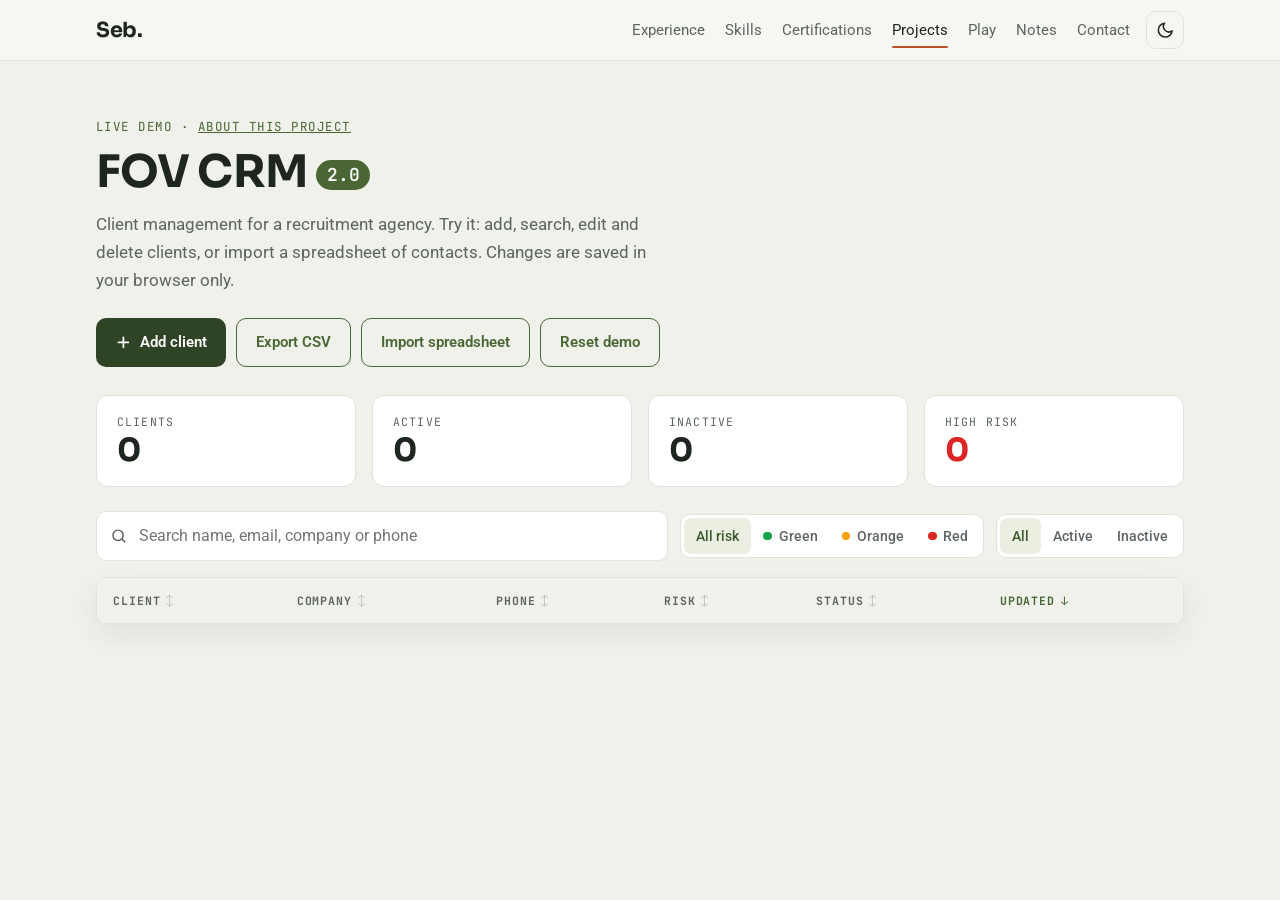
==== crm/index.html @ 9f582a51 "Minimal theme with the hórreo photo, new favicon with Magnific credit Co-Authored-By: Claude Opus 5." ====
<!DOCTYPE html>
<html lang="en-GB">

<head>
    <meta charset="UTF-8">
    <meta name="viewport" content="width=device-width, initial-scale=1.0, viewport-fit=cover">
    <title>FOV CRM 2.0 | Live demo</title>
    <meta name="description" content="FOV CRM 2.0: my apprenticeship client management app, rebuilt for the browser. Add, search, filter and update clients, with risk and status tracking.">
    <meta name="theme-color" content="#f7f7f3" media="(prefers-color-scheme: light)">
    <meta name="theme-color" content="#131613" media="(prefers-color-scheme: dark)">
    <link rel="icon" href="../favicon.ico?v=3" sizes="any">
    <link rel="icon" type="image/png" href="../images/favicon-32.png?v=3">
    <link rel="apple-touch-icon" href="../images/apple-touch-icon.png?v=3">
    <link rel="preconnect" href="https://fonts.googleapis.com">
    <link rel="preconnect" href="https://fonts.gstatic.com" crossorigin>
    <link href="https://fonts.googleapis.com/css2?family=JetBrains+Mono:wght@400;600&family=La+Belle+Aurore&family=Roboto:wght@400;500;700&family=Sora:wght@600;700&display=swap" rel="stylesheet">
    <link rel="stylesheet" href="../CSS/styles.css">
    <link rel="stylesheet" href="crm.css">
    <script>try { var t = localStorage.getItem('theme'); if (t) document.documentElement.dataset.theme = t; } catch (e) {}</script>
</head>

<body class="crm-page">
    <a class="skip-link" href="#main">Skip to content</a>

    <nav class="site-nav" aria-label="Main">
        <div class="wrap">
            <a class="logo" href="../index.html">Seb.</a>
            <button class="menu-toggle" type="button" aria-expanded="false" aria-controls="nav-links" aria-label="Open menu">
                <span></span><span></span><span></span>
            </button>
            <ul class="nav-links" id="nav-links">
                <li><a href="../index.html#experience">Experience</a></li>
                <li><a href="../index.html#skills">Skills</a></li>
                <li><a href="../index.html#certifications">Certifications</a></li>
                <li><a href="../index.html#projects" aria-current="page">Projects</a></li>
                <li><a href="../index.html#play">Play</a></li>
                <li><a href="../notes/">Notes</a></li>
                <li><a href="../index.html#contact">Contact</a></li>
            </ul>
            <button class="theme-toggle" type="button" aria-label="Switch to dark mode">
                <svg class="icon-moon" viewBox="0 0 24 24" fill="none" stroke="currentColor" stroke-width="2" stroke-linecap="round" stroke-linejoin="round" aria-hidden="true"><path d="M21 12.8A9 9 0 1 1 11.2 3a7 7 0 0 0 9.8 9.8z"/></svg>
                <svg class="icon-sun" viewBox="0 0 24 24" fill="none" stroke="currentColor" stroke-width="2" stroke-linecap="round" stroke-linejoin="round" aria-hidden="true"><circle cx="12" cy="12" r="4"/><path d="M12 2v2M12 20v2M4.9 4.9l1.4 1.4M17.7 17.7l1.4 1.4M2 12h2M20 12h2M4.9 19.1l1.4-1.4M17.7 6.3l1.4-1.4"/></svg>
            </button>
        </div>
    </nav>

    <main id="main" class="crm">
        <div class="wrap">
            <header class="crm-head">
                <div>
                    <p class="eyebrow">Live demo · <a href="../project.html">About this project</a></p>
                    <h1>FOV CRM <span class="ver">2.0</span></h1>
                    <p class="crm-sub">Client management for a recruitment agency. Try it: add, search, edit and delete clients, or import a spreadsheet of contacts. Changes are saved in your browser only.</p>
                </div>
                <div class="crm-actions">
                    <button class="btn" type="button" id="add-client">
                        <svg viewBox="0 0 24 24" fill="none" stroke="currentColor" stroke-width="2.5" stroke-linecap="round" aria-hidden="true"><path d="M12 5v14M5 12h14"/></svg>
                        Add client
                    </button>
                    <button class="btn btn--outline" type="button" id="export-csv">Export CSV</button>
                    <button class="btn btn--outline" type="button" id="import-btn">Import spreadsheet</button>
                    <input type="file" id="import-file" accept=".xlsx,.csv" hidden>
                    <button class="btn btn--outline" type="button" id="reset-demo">Reset demo</button>
                </div>
            </header>

            <ul class="stats" aria-label="Summary">
                <li><span class="stat-label">Clients</span><strong id="stat-total">0</strong></li>
                <li><span class="stat-label">Active</span><strong id="stat-active">0</strong></li>
                <li><span class="stat-label">Inactive</span><strong id="stat-inactive">0</strong></li>
                <li class="stat--red"><span class="stat-label">High risk</span><strong id="stat-red">0</strong></li>
            </ul>

            <div class="toolbar">
                <label class="search">
                    <span class="visually-hidden">Search clients</span>
                    <svg viewBox="0 0 24 24" fill="none" stroke="currentColor" stroke-width="2" stroke-linecap="round" aria-hidden="true"><circle cx="11" cy="11" r="7"/><path d="M20 20l-3.5-3.5"/></svg>
                    <input type="search" id="search" placeholder="Search name, email, company or phone" autocomplete="off">
                </label>

                <div class="filters">
                    <div class="segmented" role="group" aria-label="Filter by risk" data-filter="risk">
                        <button type="button" data-value="all" aria-pressed="true">All risk</button>
                        <button type="button" data-value="green" aria-pressed="false"><i class="dot dot--green"></i>Green</button>
                        <button type="button" data-value="orange" aria-pressed="false"><i class="dot dot--orange"></i>Orange</button>
                        <button type="button" data-value="red" aria-pressed="false"><i class="dot dot--red"></i>Red</button>
                    </div>
                    <div class="segmented" role="group" aria-label="Filter by status" data-filter="status">
                        <button type="button" data-value="all" aria-pressed="true">All</button>
                        <button type="button" data-value="active" aria-pressed="false">Active</button>
                        <button type="button" data-value="inactive" aria-pressed="false">Inactive</button>
                    </div>
                </div>
            </div>

            <div class="table-card">
                <table class="clients">
                    <caption class="visually-hidden">Clients. Select a row to view or edit.</caption>
                    <thead>
                        <tr>
                            <th scope="col"><button type="button" data-sort="name">Client</button></th>
                            <th scope="col"><button type="button" data-sort="company">Company</button></th>
                            <th scope="col"><button type="button" data-sort="mobile">Phone</button></th>
                            <th scope="col"><button type="button" data-sort="risk">Risk</button></th>
                            <th scope="col"><button type="button" data-sort="status">Status</button></th>
                            <th scope="col" aria-sort="descending"><button type="button" data-sort="updated">Updated</button></th>
                        </tr>
                    </thead>
                    <tbody id="rows"></tbody>
                </table>

                <!-- Phone layout: each client is a real button, which iPhones tap reliably -->
                <ul class="client-cards" id="cards" aria-label="Clients"></ul>

                <div class="empty" id="empty" hidden>
                    <p><strong>No clients match.</strong> Try a different search or clear the filters.</p>
                    <button class="btn btn--outline" type="button" id="clear-filters">Clear search and filters</button>
                </div>
            </div>
            <p class="result-count" id="result-count" aria-live="polite"></p>
        </div>
    </main>

    <!-- Add / edit client -->
    <dialog class="client-dialog" id="client-dialog" aria-labelledby="dialog-title">
        <form id="client-form" novalidate>
            <header class="dialog-head">
                <h2 id="dialog-title">Add client</h2>
                <button class="icon-btn" type="button" data-close aria-label="Close">
                    <svg viewBox="0 0 24 24" fill="none" stroke="currentColor" stroke-width="2" stroke-linecap="round" aria-hidden="true"><path d="M6 6l12 12M18 6L6 18"/></svg>
                </button>
            </header>

            <div class="dialog-body">
                <fieldset>
                    <legend>Contact</legend>
                    <div class="field-row">
                        <div class="field">
                            <label for="f-first">First name</label>
                            <input id="f-first" name="firstName" autocomplete="off" required maxlength="40">
                            <p class="error" id="e-firstName"></p>
                        </div>
                        <div class="field">
                            <label for="f-last">Last name</label>
                            <input id="f-last" name="lastName" autocomplete="off" required maxlength="40">
                            <p class="error" id="e-lastName"></p>
                        </div>
                    </div>
                    <div class="field-row">
                        <div class="field">
                            <label for="f-email">Email</label>
                            <input id="f-email" name="email" type="email" autocomplete="off" required maxlength="80">
                            <p class="error" id="e-email"></p>
                        </div>
                        <div class="field">
                            <label for="f-mobile">Phone</label>
                            <input id="f-mobile" name="mobile" type="tel" inputmode="tel" autocomplete="off" required placeholder="07700 900123">
                            <p class="error" id="e-mobile"></p>
                        </div>
                    </div>
                </fieldset>

                <fieldset>
                    <legend>Account</legend>
                    <div class="field">
                        <label for="f-company">Company</label>
                        <input id="f-company" name="company" autocomplete="off" required maxlength="60">
                        <p class="error" id="e-company"></p>
                    </div>
                    <div class="field-row">
                        <div class="field">
                            <span class="label" id="l-risk">Risk</span>
                            <div class="choice" role="radiogroup" aria-labelledby="l-risk">
                                <label><input type="radio" name="risk" value="green" checked><span><i class="dot dot--green"></i>Green</span></label>
                                <label><input type="radio" name="risk" value="orange"><span><i class="dot dot--orange"></i>Orange</span></label>
                                <label><input type="radio" name="risk" value="red"><span><i class="dot dot--red"></i>Red</span></label>
                            </div>
                        </div>
                        <div class="field">
                            <span class="label" id="l-status">Status</span>
                            <div class="choice" role="radiogroup" aria-labelledby="l-status">
                                <label><input type="radio" name="status" value="active" checked><span>Active</span></label>
                                <label><input type="radio" name="status" value="inactive"><span>Inactive</span></label>
                            </div>
                        </div>
                    </div>
                </fieldset>

                <section class="history" id="history" hidden>
                    <h3>Activity</h3>
                    <div class="note-add">
                        <label class="visually-hidden" for="f-note">Add a note</label>
                        <input id="f-note" placeholder="Add a note, e.g. Called about new vacancy" maxlength="200" autocomplete="off">
                        <button class="btn btn--outline" type="button" id="add-note">Add note</button>
                    </div>
                    <ol class="timeline-mini" id="notes"></ol>
                </section>
            </div>

            <footer class="dialog-foot">
                <button class="btn btn--danger" type="button" id="delete-client" hidden>Delete</button>
                <span class="spacer"></span>
                <button class="btn btn--outline" type="button" id="clear-form" hidden>Clear</button>
                <button class="btn btn--outline" type="button" data-close>Cancel</button>
                <button class="btn" type="submit" id="save-client">Save client</button>
            </footer>
        </form>
    </dialog>

    <div class="toast" id="toast" role="status" aria-live="polite" hidden>
        <span id="toast-text"></span>
        <button type="button" id="toast-undo" hidden>Undo</button>
    </div>

    <script src="../js/site.js"></script>
    <script src="crm.js"></script>
</body>

</html>
---- CSS/styles.css ----
/* ============================================================
   Seb's site: IT CV / portfolio
   Minimal theme: misty off-white, moss green from the fields and a
   touch of terracotta from the roof in the header photo.
   Layout: sticky nav, split hero with a PowerShell card, a wide photo,
   then CV sections in a single readable column.
   ============================================================ */

:root {
  --moss: #4a6634;        /* main accent: links, headings, highlights */
  --moss-dark: #2f4424;   /* primary buttons */
  --clay: #b5532b;        /* roof terracotta, used sparingly */

  /* Older names still used around the site now point at the new palette */
  --teal: var(--moss);
  --teal-soft: #9fb985;
  --teal-pale: #eef2e7;
  --night: #1b211c;
  --night-2: #242c25;

  --bg: #f7f7f3;
  --bg-alt: #eff1ea;
  --card: #ffffff;
  --ink: #1f2620;
  --ink-soft: #5c665e;
  --line: #e0e4da;
  --chip: #eaefe2;
  --chip-ink: #3e5a2c;
  --live: #3d8a4e;
  --progress-ink: #a16207;
  --shadow: rgba(31, 38, 32, 0.07);
  --btn-bg: var(--moss-dark);
  --btn-ink: #ffffff;
  --btn-hover: #1f2f18;

  --display: 'Sora', 'Segoe UI', system-ui, sans-serif;
  --body: 'Roboto', system-ui, -apple-system, 'Segoe UI', sans-serif;
  --mono: 'JetBrains Mono', ui-monospace, 'Cascadia Code', Consolas, monospace;
  --script: 'La Belle Aurore', cursive;

  --wrap: 68rem;
  --radius: 12px;
  color-scheme: light;
}

/* Dark theme: follows the system unless the visitor picks one with the
   switch in the nav (stored as data-theme on <html>). */
@media (prefers-color-scheme: dark) {
  :root:not([data-theme="light"]) {
    --moss: #a8c48a;
    --clay: #e08a62;
    --teal-soft: #a8c48a;
    --bg: #131613;
    --bg-alt: #181c18;
    --card: #1d221d;
    --ink: #e7ebe3;
    --ink-soft: #a3ad9f;
    --line: #2d342c;
    --chip: #253023;
    --chip-ink: #c3d8a9;
    --live: #6fcf86;
    --progress-ink: #facc15;
    --shadow: rgba(0, 0, 0, 0.35);
    --btn-bg: #a8c48a;
    --btn-ink: #142010;
    --btn-hover: #bdd5a2;
    color-scheme: dark;
  }
}

:root[data-theme="dark"] {
  --moss: #a8c48a;
  --clay: #e08a62;
  --teal-soft: #a8c48a;
  --bg: #131613;
  --bg-alt: #181c18;
  --card: #1d221d;
  --ink: #e7ebe3;
  --ink-soft: #a3ad9f;
  --line: #2d342c;
  --chip: #253023;
  --chip-ink: #c3d8a9;
  --live: #6fcf86;
  --progress-ink: #facc15;
  --shadow: rgba(0, 0, 0, 0.35);
  --btn-bg: #a8c48a;
  --btn-ink: #142010;
  --btn-hover: #bdd5a2;
  color-scheme: dark;
}

*,
*::before,
*::after {
  box-sizing: border-box;
}

html {
  scroll-behavior: smooth;
  scroll-padding-top: 4.5rem;
}

body {
  margin: 0;
  background: var(--bg);
  color: var(--ink);
  font-family: var(--body);
  font-size: 1.0625rem;
  line-height: 1.65;
  overflow-x: hidden;
}

img {
  max-width: 100%;
  height: auto;
  display: block;
}

h1, h2, h3 {
  font-family: var(--display);
  line-height: 1.15;
  margin: 0 0 0.5em;
  text-wrap: balance;
}

h2 {
  font-size: clamp(1.75rem, 3.5vw, 2.3rem);
  font-weight: 600;
  letter-spacing: -0.01em;
}

h3 {
  font-size: 1.15rem;
  font-weight: 600;
}

p {
  margin: 0 0 1em;
}

a {
  color: var(--teal);
}

:focus-visible {
  outline: 3px solid var(--teal-soft);
  outline-offset: 3px;
  border-radius: 4px;
}

.wrap {
  width: min(100% - 2rem, var(--wrap));
  margin-inline: auto;
}

.skip-link {
  position: absolute;
  left: 1rem;
  top: -3rem;
  z-index: 100;
  background: var(--night);
  color: #fff;
  padding: 0.5rem 1rem;
  border-radius: 6px;
}

.skip-link:focus {
  top: 1rem;
}

/* ---------- Navigation ---------- */

.site-nav {
  position: sticky;
  top: 0;
  z-index: 50;
  background: color-mix(in srgb, var(--bg) 88%, transparent);
  backdrop-filter: blur(10px);
  border-bottom: 1px solid var(--line);
}

.site-nav .wrap {
  display: flex;
  align-items: center;
  justify-content: space-between;
  gap: 1rem;
  min-height: 3.75rem;
}

.logo {
  font-family: var(--display);
  font-weight: 700;
  font-size: 1.3rem;
  letter-spacing: -0.02em;
  color: var(--ink);
  text-decoration: none;
  line-height: 1;
}

.nav-links {
  display: flex;
  flex-wrap: wrap;
  justify-content: flex-end;
  gap: 0.2rem 1.25rem;
  margin: 0;
  padding: 0;
  list-style: none;
}

.nav-links {
  margin-left: auto;
}

.nav-links a {
  position: relative;
  display: inline-block;
  padding: 0.35rem 0;
  color: var(--ink-soft);
  text-decoration: none;
  font-size: 0.92rem;
  transition: color 0.2s ease;
}

.nav-links a::after {
  content: "";
  position: absolute;
  left: 0;
  right: 0;
  bottom: 0;
  height: 2px;
  border-radius: 2px;
  background: var(--clay);
  transform: scaleX(0);
  transform-origin: left;
  transition: transform 0.25s ease;
}

.nav-links a:hover,
.nav-links a[aria-current] {
  color: var(--ink);
}

.nav-links a:hover::after,
.nav-links a[aria-current]::after {
  transform: scaleX(1);
}

.theme-toggle,
.menu-toggle {
  display: grid;
  place-items: center;
  width: 2.4rem;
  height: 2.4rem;
  padding: 0;
  border: 1px solid var(--line);
  border-radius: 10px;
  background: transparent;
  color: var(--ink);
  cursor: pointer;
  transition: background 0.2s ease, color 0.2s ease;
}

.theme-toggle:hover,
.menu-toggle:hover {
  background: var(--bg-alt);
}

.theme-toggle svg {
  width: 1.15rem;
  height: 1.15rem;
}

/* Show the moon in light mode and the sun in dark mode */
.icon-sun { display: none; }

@media (prefers-color-scheme: dark) {
  :root:not([data-theme="light"]) .icon-sun { display: block; }
  :root:not([data-theme="light"]) .icon-moon { display: none; }
}

:root[data-theme="dark"] .icon-sun { display: block; }
:root[data-theme="dark"] .icon-moon { display: none; }

.menu-toggle {
  display: none;
  order: 3;
  gap: 4px;
  align-content: center;
}

.menu-toggle span {
  display: block;
  width: 1.1rem;
  height: 2px;
  border-radius: 2px;
  background: currentColor;
  transition: transform 0.25s ease, opacity 0.2s ease;
}

.menu-toggle[aria-expanded="true"] span:nth-child(1) { transform: translateY(6px) rotate(45deg); }
.menu-toggle[aria-expanded="true"] span:nth-child(2) { opacity: 0; }
.menu-toggle[aria-expanded="true"] span:nth-child(3) { transform: translateY(-6px) rotate(-45deg); }

/* ---------- Hero ---------- */

.hero {
  position: relative;
  color: var(--ink);
  background: var(--bg);
  padding: clamp(3rem, 7vw, 5rem) 0 clamp(2rem, 4vw, 3rem);
}

.hero-grid {
  display: grid;
  grid-template-columns: 1.15fr 1fr;
  gap: clamp(2rem, 5vw, 4rem);
  align-items: center;
}

.hero-grid > * {
  min-width: 0;
}

.status {
  display: inline-flex;
  align-items: center;
  gap: 0.5rem;
  font-family: var(--mono);
  font-size: 0.78rem;
  letter-spacing: 0.02em;
  color: var(--ink-soft);
  padding: 0.3rem 0.75rem;
  border-radius: 999px;
  border: 1px solid var(--line);
  margin-bottom: 1.25rem;
}

.status::before {
  content: "";
  width: 0.5rem;
  height: 0.5rem;
  border-radius: 50%;
  background: var(--live);
}

.hero h1 {
  font-size: clamp(2.4rem, 6vw, 3.8rem);
  font-weight: 700;
  letter-spacing: -0.03em;
  color: var(--ink);
  margin-bottom: 0.3em;
}

.hero h1 .hi {
  display: block;
  font-family: var(--mono);
  font-weight: 400;
  font-size: 0.85rem;
  letter-spacing: 0.1em;
  text-transform: uppercase;
  color: var(--clay);
  margin-bottom: 0.9rem;
}

.hero .role {
  font-family: var(--display);
  font-size: clamp(1.05rem, 2.2vw, 1.3rem);
  color: var(--moss);
  margin-bottom: 1rem;
}

.hero .pitch {
  max-width: 34rem;
  color: var(--ink-soft);
}

.hero-actions {
  display: flex;
  flex-wrap: wrap;
  gap: 0.75rem;
  margin-top: 1.75rem;
}

/* Wide photo under the intro */
.hero-photo {
  margin: clamp(2.5rem, 5vw, 3.5rem) auto 0;
}

.hero-photo img {
  width: 100%;
  aspect-ratio: 21 / 8;
  object-fit: cover;
  object-position: 70% 55%;
  border-radius: var(--radius);
}

@media (prefers-color-scheme: dark) {
  :root:not([data-theme="light"]) .hero-photo img { filter: brightness(0.82) saturate(0.9); }
}
:root[data-theme="dark"] .hero-photo img { filter: brightness(0.82) saturate(0.9); }

/* PowerShell card */

.terminal {
  background: var(--card);
  border: 1px solid var(--line);
  border-radius: var(--radius);
  overflow: hidden;
  font-family: var(--mono);
  font-size: 0.82rem;
  line-height: 1.7;
}

.terminal-bar {
  display: flex;
  align-items: center;
  gap: 0.4rem;
  padding: 0.6rem 0.9rem;
  background: var(--bg-alt);
  border-bottom: 1px solid var(--line);
  color: var(--ink-soft);
  font-size: 0.75rem;
}

.terminal-bar span {
  width: 0.65rem;
  height: 0.65rem;
  border-radius: 50%;
  background: var(--line);
}

.terminal-bar b {
  font-weight: 400;
  margin-left: 0.5rem;
}

.terminal pre {
  margin: 0;
  padding: 1rem 1.1rem 1.2rem;
  color: var(--ink);
  white-space: pre-wrap;
  overflow-x: auto;
}

.t-prompt { color: var(--live); }
.t-cmd    { color: var(--ink); font-weight: 600; }
.t-param  { color: var(--ink-soft); }
.t-key    { color: var(--moss); }
.t-cursor {
  display: inline-block;
  width: 0.55em;
  height: 1.05em;
  vertical-align: text-bottom;
  background: var(--moss);
  animation: blink 1.1s steps(1) infinite;
}

@keyframes blink {
  50% { opacity: 0; }
}

/* ---------- Highlights strip ---------- */

.highlights {
  margin-top: 1.25rem;
}

.highlights ul {
  display: grid;
  grid-template-columns: repeat(4, 1fr);
  gap: 1px;
  margin: 0;
  padding: 0;
  list-style: none;
  background: var(--line);
  border: 1px solid var(--line);
  border-radius: var(--radius);
  overflow: hidden;
}

.highlights li {
  background: var(--card);
  padding: 1.25rem 1.4rem;
}

.highlights strong {
  display: block;
  font-family: var(--display);
  font-size: 1.35rem;
  color: var(--teal);
  line-height: 1.2;
}

.highlights span {
  font-size: 0.9rem;
  color: var(--ink-soft);
}

/* ---------- Sections ---------- */

section {
  padding: clamp(3.5rem, 8vw, 5.5rem) 0;
}

.section--alt {
  background: var(--bg-alt);
}

.eyebrow {
  font-family: var(--mono);
  font-size: 0.78rem;
  letter-spacing: 0.12em;
  text-transform: uppercase;
  color: var(--teal);
  margin-bottom: 0.6rem;
}

.section-head {
  max-width: 42rem;
  margin-bottom: 2.5rem;
}

.section-head p {
  color: var(--ink-soft);
}

/* About */

.about {
  display: grid;
  grid-template-columns: 220px 1fr;
  gap: clamp(1.5rem, 5vw, 3.5rem);
  align-items: center;
}

.about > * {
  min-width: 0;
}

.profile-pic {
  width: 100%;
  aspect-ratio: 1;
  object-fit: cover;
  border-radius: 50%;
  border: 6px solid var(--chip);
}

.about-text {
  max-width: 40rem;
}

.quote {
  margin: 1.5rem 0 0;
  padding-left: 1rem;
  border-left: 3px solid var(--teal);
  color: var(--ink-soft);
}

.quote q {
  display: block;
  font-family: var(--display);
  font-style: italic;
  font-size: 1.35rem;
  color: var(--teal);
  line-height: 1.3;
}

/* Experience timeline */

.timeline {
  position: relative;
  list-style: none;
  --gutter: 2.25rem;
  margin: 0;
  padding: 0 0 0 var(--gutter);
  display: grid;
  gap: 1.25rem;
}

/* The line running down the left of the timeline */
.timeline::before {
  content: "";
  position: absolute;
  left: 0.55rem;
  top: 1.9rem;
  bottom: 1.9rem;
  width: 2px;
  background: linear-gradient(to bottom, var(--teal), var(--line));
}

/* A dot on the line for each role */
.job::before {
  content: "";
  position: absolute;
  left: calc(-1 * var(--gutter) + 0.55rem - 6px);
  top: 1.85rem;
  width: 14px;
  height: 14px;
  border-radius: 50%;
  background: var(--bg-alt);
  border: 2px solid var(--teal);
}

.job--current::before {
  background: var(--teal);
  box-shadow: 0 0 0 5px color-mix(in srgb, var(--teal) 25%, transparent);
  animation: pulse 2.4s ease-in-out infinite;
}

@keyframes pulse {
  50% { box-shadow: 0 0 0 9px color-mix(in srgb, var(--teal) 0%, transparent); }
}

.job {
  position: relative;
  display: grid;
  grid-template-columns: 11rem 1fr;
  gap: 1.5rem;
  padding: 1.6rem 1.75rem;
  background: var(--card);
  border: 1px solid var(--line);
  border-radius: var(--radius);
}

.job > * {
  min-width: 0;
}

.job-when {
  font-family: var(--mono);
  font-size: 0.8rem;
  color: var(--ink-soft);
}

.job-when .now {
  display: inline-block;
  font-weight: 600;
  color: var(--live);
  margin-bottom: 0.25rem;
}

.job h3 {
  margin-bottom: 0.15rem;
}

.job .org {
  color: var(--teal);
  font-weight: 500;
  margin-bottom: 0.9rem;
}

.job ul {
  margin: 0 0 1rem;
  padding-left: 1.1rem;
}

.job li {
  margin-bottom: 0.35rem;
}

.job p:last-child,
.job ul:last-child {
  margin-bottom: 0;
}

.job--current {
  border-color: var(--teal);
  box-shadow: 0 0 0 1px var(--teal) inset, 0 18px 40px var(--shadow);
}

/* ---------- Card hover ---------- */

.job,
.skill-group,
.cert,
.project {
  transition: transform 0.25s ease, box-shadow 0.25s ease, border-color 0.25s ease;
}

.skill-group:hover,
.cert:hover,
.project:hover {
  transform: translateY(-4px);
  border-color: color-mix(in srgb, var(--teal) 55%, var(--line));
  box-shadow: 0 18px 36px var(--shadow);
}

.project img {
  transition: transform 0.5s ease;
}

.project:hover img {
  transform: scale(1.03);
}

.skill-group h3 svg {
  padding: 0.35rem;
  box-sizing: content-box;
  border-radius: 10px;
  background: var(--chip);
}

/* ---------- Fade in on scroll (added by js/site.js) ---------- */

.reveal {
  opacity: 0;
  translate: 0 1.25rem;
  transition: opacity 0.6s ease var(--delay, 0ms), translate 0.6s ease var(--delay, 0ms),
              transform 0.25s ease, box-shadow 0.25s ease, border-color 0.25s ease;
}

.reveal.is-visible {
  opacity: 1;
  translate: 0 0;
}

/* Chips */

.chips {
  display: flex;
  flex-wrap: wrap;
  gap: 0.4rem;
  margin: 0;
  padding: 0;
  list-style: none;
}

.chips li {
  font-size: 0.82rem;
  padding: 0.2rem 0.65rem;
  border-radius: 999px;
  background: var(--chip);
  color: var(--chip-ink);
  font-weight: 500;
}

/* Skills */

.skills-grid {
  display: grid;
  grid-template-columns: repeat(3, 1fr);
  gap: 1.25rem;
}

.skill-group {
  background: var(--card);
  border: 1px solid var(--line);
  border-radius: var(--radius);
  padding: 1.4rem 1.5rem;
}

.skill-group h3 {
  display: flex;
  align-items: center;
  gap: 0.6rem;
}

.skill-group h3 svg {
  width: 1.4rem;
  height: 1.4rem;
  flex: none;
  color: var(--teal);
}

.skill-group p {
  font-size: 0.95rem;
  color: var(--ink-soft);
}

/* Certifications */

.certs {
  display: grid;
  grid-template-columns: repeat(4, 1fr);
  gap: 1.25rem;
  margin: 0;
  padding: 0;
  list-style: none;
}

.cert {
  display: flex;
  flex-direction: column;
  gap: 0.4rem;
  background: var(--card);
  border: 1px solid var(--line);
  border-radius: var(--radius);
  padding: 1.4rem 1.5rem;
}

.cert h3 {
  margin: 0;
}

.cert p {
  margin: 0;
  color: var(--ink-soft);
  font-size: 0.95rem;
}

.badge {
  align-self: flex-start;
  font-family: var(--mono);
  font-size: 0.72rem;
  text-transform: uppercase;
  letter-spacing: 0.08em;
  padding: 0.2rem 0.6rem;
  border-radius: 6px;
  background: var(--chip);
  color: var(--chip-ink);
}

.badge--progress {
  background: rgba(234, 179, 8, 0.15);
  color: var(--progress-ink);
}

/* Projects */

.projects {
  display: grid;
  grid-template-columns: repeat(2, 1fr);
  gap: 1.25rem;
}

.project {
  display: flex;
  flex-direction: column;
  background: var(--card);
  border: 1px solid var(--line);
  border-radius: var(--radius);
  overflow: hidden;
}

.project img {
  width: 100%;
  aspect-ratio: 16 / 9;
  object-fit: cover;
  object-position: top left;
  border-bottom: 1px solid var(--line);
}

.project-body {
  display: flex;
  flex-direction: column;
  gap: 0.75rem;
  padding: 1.4rem 1.5rem 1.6rem;
  flex: 1;
}

.project-body p {
  margin: 0;
  color: var(--ink-soft);
}

.project-body .link {
  margin-top: auto;
  font-weight: 500;
  text-decoration: none;
}

.project-body .link:hover {
  text-decoration: underline;
}

/* Contact */

.contact {
  text-align: center;
  background: var(--bg-alt);
  color: var(--ink);
}

.contact h2 {
  color: var(--ink);
}

.contact p {
  max-width: 34rem;
  margin: 0 auto 2rem;
  color: var(--ink-soft);
}

.contact .email {
  display: block;
  font-family: var(--mono);
  font-size: clamp(1rem, 3vw, 1.3rem);
  color: var(--moss);
  margin-bottom: 1.75rem;
  word-break: break-all;
}

.button-row {
  display: flex;
  flex-wrap: wrap;
  justify-content: center;
  gap: 0.75rem;
}

/* ---------- Buttons ---------- */

.btn {
  display: inline-flex;
  align-items: center;
  gap: 0.5rem;
  background: var(--btn-bg);
  color: var(--btn-ink);
  font-weight: 600;
  font-size: 0.95rem;
  padding: 0.7rem 1.2rem;
  border: 1px solid transparent;
  border-radius: 10px;
  text-decoration: none;
  transition: background 0.15s ease, border-color 0.15s ease;
}

.btn:hover {
  background: var(--btn-hover);
  color: var(--btn-ink);
}

.btn--ghost {
  background: transparent;
  color: var(--ink);
  border: 1px solid var(--line);
}

.btn--ghost:hover {
  background: var(--card);
  color: var(--ink);
  border-color: var(--ink-soft);
}

.btn--outline {
  background: transparent;
  color: var(--teal);
  border: 1px solid var(--teal);
}

.btn--outline:hover {
  background: var(--chip);
}

/* ---------- Footer ---------- */

.site-footer {
  background: var(--bg);
  color: var(--ink-soft);
  padding: 1.5rem 0;
  font-size: 0.85rem;
  border-top: 1px solid var(--line);
}

.site-footer .wrap {
  display: flex;
  flex-wrap: wrap;
  justify-content: space-between;
  gap: 0.5rem;
}

.site-footer p {
  margin: 0;
}

.site-footer a {
  color: var(--ink);
}

/* ---------- Project page ---------- */

.project-hero {
  background: var(--bg-alt);
  border-bottom: 1px solid var(--line);
  color: var(--ink);
  padding: clamp(3rem, 8vw, 5rem) 0;
}

.project-hero h1 {
  font-size: clamp(2.2rem, 6vw, 3.4rem);
  color: var(--ink);
}

.project-hero p {
  max-width: 40rem;
  color: var(--ink-soft);
}

.project-hero .eyebrow {
  color: var(--teal-soft);
}

.project-hero .hero-actions {
  margin-top: 1.5rem;
}

.project-page {
  max-width: 54rem;
  margin-inline: auto;
}

.facts {
  display: grid;
  grid-template-columns: repeat(auto-fit, minmax(min(100%, 13rem), 1fr));
  gap: 1rem;
  margin: 0 0 2.5rem;
  padding: 0;
  list-style: none;
}

.facts li {
  background: var(--card);
  border: 1px solid var(--line);
  border-radius: var(--radius);
  padding: 1rem 1.25rem;
}

.facts strong {
  display: block;
  font-family: var(--mono);
  font-weight: 500;
  color: var(--teal);
  font-size: 0.75rem;
  text-transform: uppercase;
  letter-spacing: 0.08em;
}

.reflection {
  margin-top: 3rem;
  padding: 1.5rem 1.75rem;
  background: var(--bg-alt);
  border: 1px solid var(--line);
  border-radius: var(--radius);
}

.reflection p:last-child {
  margin-bottom: 0;
}

/* Slideshow */

.slideshow {
  position: relative;
}

.slides {
  position: relative;
  border-radius: var(--radius);
  overflow: hidden;
  background: #1e1e1e;
  border: 1px solid var(--line);
}

.slide {
  margin: 0;
}

.slide[hidden] {
  display: none;
}

.slide img {
  width: 100%;
  aspect-ratio: 16 / 9;
  object-fit: contain;
  animation: fade 0.5s ease;
}

.slide figcaption {
  background: var(--card);
  color: var(--ink-soft);
  font-size: 0.92rem;
  padding: 0.75rem 1rem;
  text-align: center;
}

@keyframes fade {
  from { opacity: 0.4; }
  to   { opacity: 1; }
}

.slide-btn {
  position: absolute;
  top: 40%;
  transform: translateY(-50%);
  width: 2.75rem;
  height: 2.75rem;
  border: 0;
  border-radius: 50%;
  background: rgba(0, 0, 0, 0.6);
  color: #fff;
  font-size: 1.1rem;
  cursor: pointer;
}

.slide-btn:hover {
  background: rgba(0, 0, 0, 0.85);
}

.slide-btn--prev { left: 0.75rem; }
.slide-btn--next { right: 0.75rem; }

.slide-dots {
  display: flex;
  justify-content: center;
  gap: 0.6rem;
  margin-top: 1rem;
}

.slide-dots button {
  width: 12px;
  height: 12px;
  padding: 0;
  border: 0;
  border-radius: 50%;
  background: var(--line);
  cursor: pointer;
}

.slide-dots button[aria-current="true"] {
  background: var(--teal);
}

/* ---------- Responsive ---------- */

@media (max-width: 900px) {
  .hero-grid {
    grid-template-columns: 1fr;
  }

  .highlights ul {
    grid-template-columns: repeat(2, 1fr);
  }

  .skills-grid,
  .certs {
    grid-template-columns: repeat(2, 1fr);
  }
}

@media (max-width: 640px) {
  .menu-toggle {
    display: grid;
  }

  .theme-toggle {
    margin-left: auto;
  }

  /* Drop-down panel under the nav bar */
  .nav-links {
    position: absolute;
    top: 100%;
    left: 0;
    right: 0;
    flex-direction: column;
    gap: 0;
    padding: 0.5rem 1rem 1rem;
    background: var(--bg);
    border-bottom: 1px solid var(--line);
    box-shadow: 0 20px 30px var(--shadow);
    visibility: hidden;
    opacity: 0;
    transform: translateY(-0.5rem);
    transition: opacity 0.2s ease, transform 0.2s ease, visibility 0s 0.2s;
  }

  .nav-links.is-open {
    visibility: visible;
    opacity: 1;
    transform: none;
    transition: opacity 0.2s ease, transform 0.2s ease;
  }

  .nav-links li + li {
    border-top: 1px solid var(--line);
  }

  .nav-links a {
    display: block;
    padding: 0.85rem 0.25rem;
    font-size: 1.05rem;
  }

  .nav-links a::after {
    display: none;
  }

  .nav-links a[aria-current] {
    color: var(--moss);
  }

  .hero-actions .btn {
    flex: 1 1 auto;
    justify-content: center;
  }

  .about {
    grid-template-columns: 1fr;
  }

  .profile-pic {
    max-width: 160px;
  }

  .timeline {
    --gutter: 1.6rem;
  }

  .timeline::before {
    left: 0.35rem;
  }

  .job::before {
    left: calc(-1 * var(--gutter) + 0.35rem - 6px);
  }

  .job {
    grid-template-columns: 1fr;
    gap: 0.5rem;
    padding: 1.4rem 1.25rem;
  }

  .skills-grid,
  .certs,
  .projects {
    grid-template-columns: 1fr;
  }

  .terminal {
    font-size: 0.75rem;
  }
}

@media (prefers-reduced-motion: reduce) {
  html { scroll-behavior: auto; }
  .t-cursor,
  .slide img,
  .hero::before,
  .job--current::before { animation: none; }
  .nav-links,
  .skill-group,
  .cert,
  .project,
  .project img { transition: none; }
  .skill-group:hover,
  .cert:hover,
  .project:hover,
  .project:hover img { transform: none; }
  .btn { transition: none; }
}

@media print {
  .reveal { opacity: 1; translate: none; }
  .site-nav, .hero-actions, .terminal, .hero-photo, .contact .button-row { display: none; }
  .hero { background: none; color: #000; padding: 0; }
  .hero h1, .hero .role, .hero .pitch { color: #000; }
  section { padding: 1.25rem 0; }
  .job, .skill-group, .cert, .project { break-inside: avoid; }
}

/* ---------- FOV CRM 2.0 story ---------- */

.ver-tag {
  display: inline-block;
  vertical-align: middle;
  font-family: var(--mono);
  font-size: 0.4em;
  font-weight: 600;
  padding: 0.25em 0.6em;
  border-radius: 999px;
  background: var(--teal-soft);
  color: #062a2c;
  letter-spacing: 0;
}

.project-page h2 {
  font-size: clamp(1.4rem, 3vw, 1.8rem);
  margin-top: 2.5rem;
}

.compare {
  display: grid;
  grid-template-columns: 1fr 1fr;
  gap: 1.25rem;
  margin: 1.5rem 0;
}

.compare-col {
  background: var(--card);
  border: 1px solid var(--line);
  border-radius: var(--radius);
  padding: 1.4rem 1.5rem;
}

.compare-col ul {
  margin: 0;
  padding: 0;
  list-style: none;
}

.compare-col li {
  position: relative;
  padding-left: 1.6rem;
  margin-bottom: 0.65rem;
  font-size: 0.96rem;
}

.compare-col li::before {
  content: "✕";
  position: absolute;
  left: 0;
  font-weight: 700;
  color: #dc2626;
}

.compare-col--new {
  border-color: var(--teal);
  box-shadow: 0 0 0 1px var(--teal) inset;
}

.compare-col--new li::before {
  content: "✓";
  color: var(--live);
}

.demo-cta {
  display: flex;
  flex-wrap: wrap;
  align-items: center;
  gap: 0.75rem 1rem;
  margin: 2rem 0 0;
}

.demo-cta span {
  font-size: 0.9rem;
  color: var(--ink-soft);
}

.project-links {
  display: flex;
  flex-wrap: wrap;
  gap: 0.5rem 1.5rem;
  margin-top: auto;
}

.project h3 .badge {
  vertical-align: middle;
  margin-left: 0.35rem;
}

@media (max-width: 640px) {
  .compare {
    grid-template-columns: 1fr;
  }
}

.story-stats {
  display: grid;
  grid-template-columns: repeat(3, 1fr);
  gap: 1rem;
  margin: 1.25rem 0 1.5rem;
  padding: 0;
  list-style: none;
}

.story-stats li {
  padding: 1.1rem 1.25rem;
  border-radius: var(--radius);
  background: var(--card);
  border: 1px solid var(--line);
  color: var(--ink-soft);
  font-size: 0.92rem;
}

.story-stats strong {
  display: block;
  font-family: var(--display);
  font-size: 1.4rem;
  color: var(--moss);
}

@media (max-width: 640px) {
  .story-stats {
    grid-template-columns: 1fr;
  }
}

/* ---------- Packet Run arcade ---------- */

.arcade {
  max-width: 44rem;
  margin-inline: auto;
  padding: 1rem;
  border-radius: 22px;
  background: linear-gradient(160deg, var(--night-2), var(--night));
  box-shadow: 0 25px 60px var(--shadow), inset 0 0 0 1px rgba(255, 255, 255, 0.08);
}

.arcade-hud {
  display: grid;
  grid-template-columns: repeat(4, 1fr);
  gap: 0.5rem;
  margin-bottom: 0.75rem;
  font-family: var(--mono);
  text-align: center;
}

.arcade-hud span {
  display: block;
  font-size: 0.68rem;
  letter-spacing: 0.12em;
  text-transform: uppercase;
  color: #8ea3c0;
}

.arcade-hud strong {
  font-size: 1.15rem;
  color: #fff;
  font-variant-numeric: tabular-nums;
}


.arcade-screen {
  position: relative;
  border-radius: 12px;
  overflow: hidden;
  background: #121812;
  box-shadow: inset 0 0 0 2px rgba(102, 191, 191, 0.25);
}

#game {
  display: block;
  width: 100%;
  height: auto;
  aspect-ratio: 21 / 13; /* matches the maze: 21 tiles wide, 13 tall */
  touch-action: none;
}

/* On-screen direction pad, shown on touch screens only */
.dpad {
  display: none;
  grid-template-columns: repeat(3, 3.4rem);
  grid-template-rows: repeat(2, 3rem);
  grid-template-areas: ". up ." "left down right";
  gap: 0.4rem;
  justify-content: center;
  margin-top: 0.85rem;
}

.dpad button {
  border: 1px solid rgba(255, 255, 255, 0.18);
  border-radius: 12px;
  background: rgba(255, 255, 255, 0.07);
  color: #d5e6f0;
  font-size: 1.1rem;
  cursor: pointer;
  touch-action: manipulation;
  -webkit-tap-highlight-color: transparent;
  user-select: none;
}

.dpad button:active {
  background: rgba(102, 191, 191, 0.35);
}

.dpad-up { grid-area: up; }
.dpad-left { grid-area: left; }
.dpad-right { grid-area: right; }
.dpad-down { grid-area: down; }

@media (pointer: coarse) {
  .dpad { display: grid; }
}

#game:focus-visible {
  outline: 3px solid var(--teal-soft);
  outline-offset: -3px;
}

.arcade-overlay {
  position: absolute;
  inset: 0;
  display: flex;
  flex-direction: column;
  align-items: center;
  justify-content: center;
  gap: 0.5rem;
  padding: 1.5rem;
  text-align: center;
  color: #d8e2d0;
  background: rgba(16, 22, 15, 0.84);
  backdrop-filter: blur(2px);
}

.arcade-overlay[hidden] {
  display: none;
}

.arcade-overlay p {
  margin: 0;
  max-width: 18rem;
  font-size: 0.95rem;
}

.arcade-overlay .btn {
  margin-top: 0.75rem;
  border: 0;
  font: inherit;
  font-weight: 600;
  cursor: pointer;
}

.arcade-title {
  font-family: var(--display);
  font-size: 2rem !important;
  font-weight: 700;
  color: #facc15;
  text-shadow: 0 0 18px rgba(250, 204, 21, 0.45);
}

.arcade-help {
  margin: 0.85rem 0 0;
  text-align: center;
  font-size: 0.82rem;
  color: #8ea3c0;
}

kbd {
  display: inline-block;
  min-width: 1.5em;
  margin: 0 1px;
  padding: 0.05em 0.35em;
  border-radius: 5px;
  border: 1px solid rgba(255, 255, 255, 0.2);
  border-bottom-width: 2px;
  font-family: var(--mono);
  font-size: 0.78rem;
  color: #d5e6f0;
}

/* Phones: the help text talks about touch instead */
@media (pointer: coarse) {
  .arcade-help { display: none; }
}

@media (max-width: 640px) {
  .arcade {
    padding: 0.75rem;
    border-radius: 18px;
  }

  /* The board is short on phones, so keep the overlay compact */
  .arcade-overlay {
    gap: 0.25rem;
    padding: 0.75rem;
  }

  .arcade-title {
    font-size: 1.35rem !important;
  }

  .arcade-overlay p {
    font-size: 0.82rem;
  }

  .arcade-overlay .btn {
    margin-top: 0.35rem;
    padding: 0.5rem 1rem;
    font-size: 0.9rem;
  }
}

@media print {
  #play { display: none; }
}

/* ---------- Job highlights ---------- */

.highlights-label {
  font-family: var(--mono);
  font-size: 0.75rem;
  text-transform: uppercase;
  letter-spacing: 0.1em;
  color: var(--teal);
  margin: 1rem 0 0.4rem;
}

.job .job-highlights {
  margin-bottom: 1rem;
}

.job .job-highlights li::marker {
  content: "★  ";
  color: var(--teal);
}

.job .job-prev {
  margin: -0.5rem 0 0.9rem;
  font-size: 0.92rem;
  color: var(--ink-soft);
}

/* While the theme is switching, every colour fades instead of jumping.
   site.js adds this class for under a second, so normal hovers and
   animations aren't slowed down the rest of the time. */
html.theme-fading,
html.theme-fading *,
html.theme-fading *::before,
html.theme-fading *::after {
  transition:
    background-color 1.5s ease-in-out,
    color 1.5s ease-in-out,
    border-color 1.5s ease-in-out,
    fill 1.5s ease-in-out,
    stroke 1.5s ease-in-out,
    box-shadow 1.5s ease-in-out,
    opacity 1.5s ease-in-out !important;
}

/* Browsers with page transitions cross-fade the whole page when the theme
   changes. This sets how long that fade takes. */
::view-transition-old(root),
::view-transition-new(root) {
  animation-duration: 1.5s;
  animation-timing-function: ease-in-out;
}

/* A skills card that spans the full row, for the main specialism */
.skill-group--wide {
  grid-column: 1 / -1;
}

.skill-group--wide p {
  max-width: 48rem;
}

.cert-link {
  margin-top: 0.4rem;
  font-size: 0.9rem;
  font-weight: 500;
  text-decoration: none;
}

.cert-link:hover {
  text-decoration: underline;
}

/* Icon credit in the footer */
.site-footer .credit {
  flex-basis: 100%;
  font-size: 0.78rem;
}

/* Taller crop of the photo on phones so the granary stays the focus */
@media (max-width: 640px) {
  .hero-photo img { aspect-ratio: 4 / 3; object-position: 75% 60%; }
}
---- crm/crm.css ----
/* ============================================================
   FOV CRM 2.0: builds on the site's colours, fonts and buttons
   from CSS/styles.css.
   ============================================================ */

.crm-page {
  background: var(--bg-alt);
}

.crm {
  padding: clamp(2rem, 5vw, 3.5rem) 0 4rem;
}

.visually-hidden {
  position: absolute;
  width: 1px;
  height: 1px;
  overflow: hidden;
  clip-path: inset(50%);
  white-space: nowrap;
}

/* ---------- Header ---------- */

.crm-head {
  display: flex;
  flex-wrap: wrap;
  align-items: flex-end;
  justify-content: space-between;
  gap: 1.5rem;
  margin-bottom: 1.75rem;
}

.crm-head .eyebrow a {
  color: inherit;
}

.crm-head h1 {
  font-size: clamp(2rem, 5vw, 2.8rem);
  letter-spacing: -0.02em;
  margin-bottom: 0.25em;
}

.ver {
  display: inline-block;
  vertical-align: middle;
  font-family: var(--mono);
  font-size: 0.4em;
  font-weight: 600;
  padding: 0.25em 0.6em;
  border-radius: 999px;
  background: var(--teal);
  color: #fff;
  letter-spacing: 0;
}

.crm-sub {
  max-width: 36rem;
  margin: 0;
  color: var(--ink-soft);
}

.crm-actions {
  display: flex;
  flex-wrap: wrap;
  gap: 0.6rem;
}

.btn svg {
  width: 1.05rem;
  height: 1.05rem;
}

button.btn {
  border: 0;
  font: inherit;
  font-weight: 600;
  font-size: 0.95rem;
  cursor: pointer;
}

button.btn--outline {
  border: 1px solid var(--teal);
}

.btn--danger {
  background: transparent;
  color: #dc2626;
  border: 1px solid currentColor !important;
}

.btn--danger:hover {
  background: rgba(220, 38, 38, 0.08);
}

/* ---------- Stats ---------- */

.stats {
  display: grid;
  grid-template-columns: repeat(4, 1fr);
  gap: 1rem;
  margin: 0 0 1.5rem;
  padding: 0;
  list-style: none;
}

.stats li {
  background: var(--card);
  border: 1px solid var(--line);
  border-radius: var(--radius);
  padding: 1rem 1.25rem;
}

.stat-label {
  display: block;
  font-family: var(--mono);
  font-size: 0.72rem;
  text-transform: uppercase;
  letter-spacing: 0.1em;
  color: var(--ink-soft);
}

.stats strong {
  font-family: var(--display);
  font-size: 2rem;
  line-height: 1.2;
  color: var(--ink);
}

.stat--red strong {
  color: #dc2626;
}

/* ---------- Toolbar ---------- */

.toolbar {
  display: flex;
  flex-wrap: wrap;
  gap: 0.75rem;
  align-items: center;
  margin-bottom: 1rem;
}

.search {
  position: relative;
  flex: 1 1 18rem;
}

.search svg {
  position: absolute;
  left: 0.9rem;
  top: 50%;
  width: 1.1rem;
  height: 1.1rem;
  transform: translateY(-50%);
  color: var(--ink-soft);
  pointer-events: none;
}

.search input,
.field input,
.note-add input {
  width: 100%;
  font: inherit;
  font-size: 0.98rem;
  color: var(--ink);
  background: var(--card);
  border: 1px solid var(--line);
  border-radius: 10px;
  padding: 0.7rem 0.9rem;
  transition: border-color 0.15s ease, box-shadow 0.15s ease;
}

.search input {
  padding-left: 2.6rem;
}

.search input:focus,
.field input:focus,
.note-add input:focus {
  outline: none;
  border-color: var(--teal);
  box-shadow: 0 0 0 3px color-mix(in srgb, var(--teal) 25%, transparent);
}

.filters {
  display: flex;
  flex-wrap: wrap;
  gap: 0.75rem;
}

.segmented {
  display: inline-flex;
  padding: 3px;
  background: var(--card);
  border: 1px solid var(--line);
  border-radius: 10px;
}

.segmented button {
  display: inline-flex;
  align-items: center;
  gap: 0.4rem;
  border: 0;
  background: none;
  font: inherit;
  font-size: 0.85rem;
  font-weight: 500;
  color: var(--ink-soft);
  padding: 0.45rem 0.75rem;
  border-radius: 7px;
  cursor: pointer;
}

.segmented button:hover {
  color: var(--ink);
}

.segmented button[aria-pressed="true"] {
  background: var(--chip);
  color: var(--chip-ink);
}

/* ---------- Risk / status markers ---------- */

.dot {
  display: inline-block;
  width: 0.55rem;
  height: 0.55rem;
  border-radius: 50%;
  flex: none;
}

.dot--green  { background: #16a34a; }
.dot--orange { background: #f59e0b; }
.dot--red    { background: #dc2626; }

.pill {
  display: inline-flex;
  align-items: center;
  gap: 0.4rem;
  font-size: 0.8rem;
  font-weight: 500;
  padding: 0.2rem 0.65rem;
  border-radius: 999px;
  white-space: nowrap;
  border: 1px solid transparent;
}

.pill--green    { background: rgba(22, 163, 74, 0.12);  color: #15803d; }
.pill--orange   { background: rgba(245, 158, 11, 0.15); color: #b45309; }
.pill--red      { background: rgba(220, 38, 38, 0.12);  color: #b91c1c; }
.pill--active   { background: var(--chip); color: var(--chip-ink); }
.pill--inactive { background: transparent; color: var(--ink-soft); border-color: var(--line); }

@media (prefers-color-scheme: dark) {
  :root:not([data-theme="light"]) .pill--green  { color: #4ade80; }
  :root:not([data-theme="light"]) .pill--orange { color: #fbbf24; }
  :root:not([data-theme="light"]) .pill--red,
  :root:not([data-theme="light"]) .stat--red strong { color: #f87171; }
}

:root[data-theme="dark"] .pill--green  { color: #4ade80; }
:root[data-theme="dark"] .pill--orange { color: #fbbf24; }
:root[data-theme="dark"] .pill--red,
:root[data-theme="dark"] .stat--red strong { color: #f87171; }

/* ---------- Table ---------- */

.table-card {
  background: var(--card);
  border: 1px solid var(--line);
  border-radius: var(--radius);
  overflow: hidden;
  box-shadow: 0 10px 30px var(--shadow);
}

.clients {
  width: 100%;
  border-collapse: collapse;
  font-size: 0.94rem;
}

.clients th {
  text-align: left;
  background: var(--bg-alt);
  border-bottom: 1px solid var(--line);
  padding: 0;
}

.clients th button {
  display: flex;
  align-items: center;
  gap: 0.35rem;
  width: 100%;
  border: 0;
  background: none;
  font: inherit;
  font-family: var(--mono);
  font-size: 0.72rem;
  text-transform: uppercase;
  letter-spacing: 0.08em;
  color: var(--ink-soft);
  padding: 0.8rem 1rem;
  cursor: pointer;
  text-align: left;
}

.clients th button:hover {
  color: var(--ink);
}

.clients th button::after {
  content: "↕";
  opacity: 0.3;
}

.clients th[aria-sort] button {
  color: var(--teal);
}

.clients th[aria-sort="ascending"] button::after  { content: "↑"; opacity: 1; }
.clients th[aria-sort="descending"] button::after { content: "↓"; opacity: 1; }

.clients td {
  padding: 0.85rem 1rem;
  border-bottom: 1px solid var(--line);
  vertical-align: middle;
}

.clients tbody tr {
  cursor: pointer;
  transition: background 0.15s ease;
}

.clients tbody tr:last-child td {
  border-bottom: 0;
}

.clients tbody tr:hover,
.clients tbody tr:focus-visible {
  background: color-mix(in srgb, var(--teal) 7%, transparent);
}

.clients tbody tr:focus-visible {
  outline: 2px solid var(--teal);
  outline-offset: -2px;
}

.cell-client {
  display: flex;
  align-items: center;
  gap: 0.75rem;
  min-width: 0;
}

.names {
  display: flex;
  flex-direction: column;
  min-width: 0;
  line-height: 1.35;
}

.names .muted {
  font-size: 0.84rem;
  overflow: hidden;
  text-overflow: ellipsis;
  white-space: nowrap;
}

.muted {
  color: var(--ink-soft);
}

.mono {
  font-family: var(--mono);
  font-size: 0.84rem;
  white-space: nowrap;
}

.avatar {
  display: grid;
  place-items: center;
  flex: none;
  width: 2.3rem;
  height: 2.3rem;
  border-radius: 50%;
  font-family: var(--display);
  font-size: 0.8rem;
  font-weight: 600;
  color: #fff;
  background: var(--teal);
  box-shadow: 0 0 0 2px var(--card), 0 0 0 4px var(--ring, transparent);
}

.avatar--green  { --ring: #16a34a; }
.avatar--orange { --ring: #f59e0b; }
.avatar--red    { --ring: #dc2626; }

.empty {
  padding: 3rem 1.5rem;
  text-align: center;
  color: var(--ink-soft);
}

.result-count {
  margin: 0.75rem 0 0;
  font-size: 0.85rem;
  color: var(--ink-soft);
}

/* ---------- Dialog ---------- */

.client-dialog {
  width: min(100% - 2rem, 40rem);
  max-height: min(100% - 2rem, 52rem);
  padding: 0;
  border: 1px solid var(--line);
  border-radius: 18px;
  background: var(--card);
  color: var(--ink);
  box-shadow: 0 30px 80px rgba(0, 0, 0, 0.35);
}

.client-dialog[open] {
  animation: pop 0.2s ease;
}

.client-dialog::backdrop {
  background: rgba(20, 26, 20, 0.55);
  backdrop-filter: blur(3px);
}

@keyframes pop {
  from { opacity: 0; transform: translateY(0.75rem) scale(0.98); }
}

.client-dialog[open] {
  display: flex;
  flex-direction: column;
}

/* Header and footer stay put; only the fields scroll */
.client-dialog form {
  display: flex;
  flex-direction: column;
  flex: 1;
  min-height: 0;
}

.dialog-head,
.dialog-foot {
  display: flex;
  align-items: center;
  gap: 0.6rem;
  padding: 1rem 1.25rem;
}

.dialog-head {
  border-bottom: 1px solid var(--line);
}

.dialog-head h2 {
  font-size: 1.3rem;
  margin: 0;
  flex: 1;
}

.dialog-foot {
  border-top: 1px solid var(--line);
  background: var(--bg-alt);
}

.spacer {
  flex: 1;
}

.dialog-foot .btn {
  white-space: nowrap;
}

.icon-btn {
  display: grid;
  place-items: center;
  width: 2.2rem;
  height: 2.2rem;
  border: 0;
  border-radius: 8px;
  background: none;
  color: var(--ink-soft);
  cursor: pointer;
}

.icon-btn:hover {
  background: var(--bg-alt);
  color: var(--ink);
}

.icon-btn svg {
  width: 1.2rem;
  height: 1.2rem;
}

.dialog-body {
  flex: 1;
  min-height: 0;
  padding: 1.25rem;
  overflow-y: auto;
}

fieldset {
  border: 0;
  margin: 0 0 1.25rem;
  padding: 0;
}

legend {
  font-family: var(--mono);
  font-size: 0.72rem;
  text-transform: uppercase;
  letter-spacing: 0.1em;
  color: var(--teal);
  margin-bottom: 0.6rem;
}

.field-row {
  display: grid;
  grid-template-columns: 1fr 1fr;
  gap: 0 1rem;
}

.field {
  margin-bottom: 0.5rem;
  min-width: 0;
}

.field label,
.field .label {
  display: block;
  font-size: 0.88rem;
  font-weight: 500;
  margin-bottom: 0.3rem;
}

.field input[aria-invalid="true"] {
  border-color: #dc2626;
}

.error {
  min-height: 1.2em;
  margin: 0.25rem 0 0;
  font-size: 0.8rem;
  color: #dc2626;
}

.choice {
  display: flex;
  flex-wrap: wrap;
  gap: 0.4rem;
}

.choice label {
  position: relative; /* keeps the hidden radio inside its label, so Safari doesn't scroll to it */
  margin: 0;
  font-weight: 400;
}

.choice input {
  position: absolute;
  opacity: 0;
  pointer-events: none;
}

.choice span {
  display: inline-flex;
  align-items: center;
  gap: 0.4rem;
  padding: 0.5rem 0.8rem;
  border: 1px solid var(--line);
  border-radius: 9px;
  font-size: 0.9rem;
  cursor: pointer;
  transition: border-color 0.15s ease, background 0.15s ease;
}

.choice span:hover {
  border-color: var(--teal);
}

.choice input:checked + span {
  border-color: var(--teal);
  background: var(--chip);
  color: var(--chip-ink);
  font-weight: 500;
}

.choice input:focus-visible + span {
  outline: 3px solid var(--teal-soft);
  outline-offset: 2px;
}

/* Activity notes */

.history {
  padding: 0;
}

.history h3 {
  font-size: 1rem;
}

.note-add {
  display: flex;
  gap: 0.5rem;
  margin-bottom: 1rem;
}

.note-add .btn {
  flex: none;
  padding: 0.6rem 1rem;
}

.timeline-mini {
  list-style: none;
  margin: 0;
  padding: 0 0 0 1.1rem;
  border-left: 2px solid var(--line);
}

.timeline-mini li {
  position: relative;
  padding-bottom: 0.9rem;
}

.timeline-mini li::before {
  content: "";
  position: absolute;
  left: calc(-1.1rem - 5px);
  top: 0.45rem;
  width: 8px;
  height: 8px;
  border-radius: 50%;
  background: var(--teal);
}

.timeline-mini p {
  margin: 0;
  font-size: 0.93rem;
}

.timeline-mini time {
  font-size: 0.78rem;
}

/* ---------- Toast ---------- */

.toast {
  position: fixed;
  left: 50%;
  bottom: 1.5rem;
  z-index: 200;
  display: flex;
  align-items: center;
  gap: 1rem;
  transform: translateX(-50%);
  max-width: calc(100% - 2rem);
  padding: 0.75rem 1rem 0.75rem 1.25rem;
  border-radius: 12px;
  background: var(--night);
  color: #fff;
  font-size: 0.93rem;
  box-shadow: 0 15px 40px rgba(0, 0, 0, 0.35);
  animation: pop 0.2s ease;
}

.toast[hidden] {
  display: none;
}

.toast button {
  border: 0;
  background: none;
  color: var(--teal-soft);
  font: inherit;
  font-weight: 600;
  cursor: pointer;
}

/* ---------- Phone cards (hidden on larger screens) ---------- */

.client-cards {
  display: none;
  list-style: none;
  margin: 0;
  padding: 0;
}

.client-cards li + li {
  border-top: 1px solid var(--line);
}

.client-card {
  display: flex;
  flex-direction: column;
  gap: 0.6rem;
  width: 100%;
  padding: 1rem;
  border: 0;
  background: none;
  color: inherit;
  font: inherit;
  text-align: left;
  cursor: pointer;
  -webkit-tap-highlight-color: transparent;
  touch-action: manipulation;
}

.client-card:active {
  background: color-mix(in srgb, var(--teal) 7%, transparent);
}

.client-card:focus-visible {
  outline: 2px solid var(--teal);
  outline-offset: -2px;
}

.card-top {
  display: flex;
  align-items: center;
  gap: 0.75rem;
  min-width: 0;
}

.card-meta {
  display: flex;
  flex-direction: column;
  gap: 0.1rem;
}

.card-company {
  font-weight: 500;
}

.card-foot {
  display: flex;
  flex-wrap: wrap;
  align-items: center;
  gap: 0.4rem;
}

.card-updated {
  margin-left: auto;
  font-size: 0.82rem;
}

/* ---------- Small screens ---------- */

@media (max-width: 760px) {
  .stats {
    grid-template-columns: repeat(2, 1fr);
  }

  .crm-actions {
    width: 100%;
  }

  .crm-actions .btn {
    flex: 1 1 auto;
    justify-content: center;
  }

  .filters,
  .segmented {
    width: 100%;
  }

  .segmented button {
    flex: 1;
    justify-content: center;
    padding-inline: 0.4rem;
  }

  /* Swap the table for the button cards */
  .clients {
    display: none;
  }

  .client-cards:not([hidden]) {
    display: block;
  }

  .field-row {
    grid-template-columns: 1fr;
  }

  .dialog-foot .spacer {
    display: none;
  }

  .dialog-foot .btn {
    flex: 1;
    justify-content: center;
    padding-inline: 0.5rem;
  }

  /* Full-screen form on phones. Pinning it to the bottom put the Save
     button under Safari's bottom address bar. */
  .client-dialog {
    position: fixed;
    inset: 0;
    width: 100%;
    height: 100%;
    max-width: none;
    max-height: none;
    margin: 0;
    border: 0;
    border-radius: 0;
    box-shadow: none;
  }

  .client-dialog[open] {
    animation: none;
  }

  .dialog-head {
    padding-top: calc(1rem + env(safe-area-inset-top, 0px));
  }

  .dialog-foot {
    padding-bottom: calc(1rem + env(safe-area-inset-bottom, 0px));
  }
}

/* iPhones zoom the whole page in when you tap a field with text under 16px,
   and it stays zoomed after the form closes. 16px stops that. */
@media (pointer: coarse) {
  .search input,
  .field input,
  .note-add input {
    font-size: 16px;
  }
}

/* Stop the page behind an open form from scrolling on touch screens */
html:has(.client-dialog[open]) {
  overflow: hidden;
}

/* Keep the pop-up message clear of the iPhone home bar */
.toast {
  bottom: calc(1.5rem + env(safe-area-inset-bottom, 0px));
}

@media (prefers-reduced-motion: reduce) {
  .client-dialog[open],
  .toast { animation: none; }
}
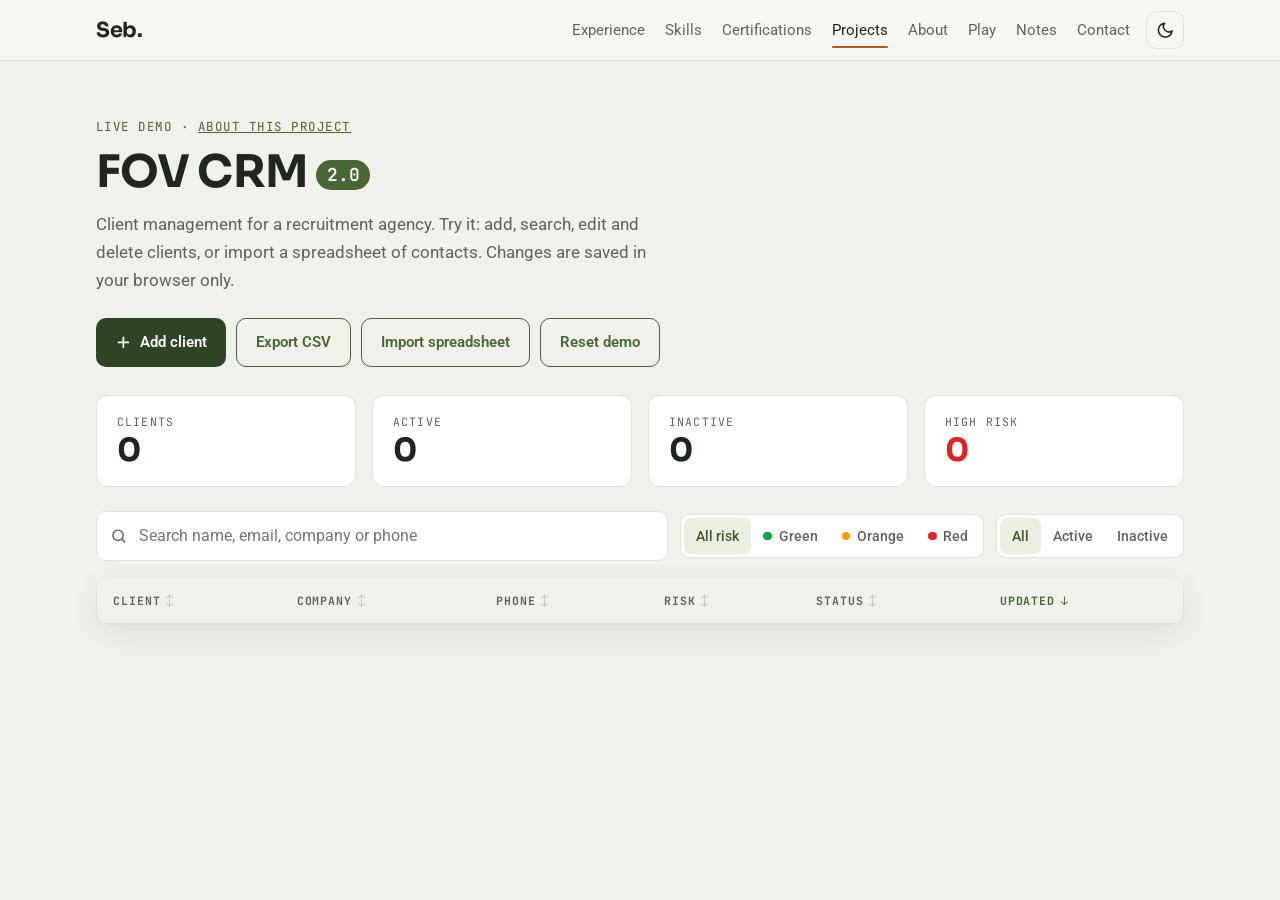
==== commit fa0af563: "Put experience straight after the intro; move the About story lower and add it to the nav Co-Authore" ====
--- a/crm/index.html
+++ b/crm/index.html
@@ -8,9 +8,9 @@
     <meta name="description" content="FOV CRM 2.0: my apprenticeship client management app, rebuilt for the browser. Add, search, filter and update clients, with risk and status tracking.">
     <meta name="theme-color" content="#f7f7f3" media="(prefers-color-scheme: light)">
     <meta name="theme-color" content="#131613" media="(prefers-color-scheme: dark)">
-    <link rel="icon" href="../favicon.ico?v=3" sizes="any">
-    <link rel="icon" type="image/png" href="../images/favicon-32.png?v=3">
-    <link rel="apple-touch-icon" href="../images/apple-touch-icon.png?v=3">
+    <link rel="icon" href="../favicon.ico?v=4" sizes="any">
+    <link rel="icon" type="image/png" href="../images/favicon-32.png?v=4">
+    <link rel="apple-touch-icon" href="../images/apple-touch-icon.png?v=4">
     <link rel="preconnect" href="https://fonts.googleapis.com">
     <link rel="preconnect" href="https://fonts.gstatic.com" crossorigin>
     <link href="https://fonts.googleapis.com/css2?family=JetBrains+Mono:wght@400;600&family=La+Belle+Aurore&family=Roboto:wght@400;500;700&family=Sora:wght@600;700&display=swap" rel="stylesheet">
@@ -33,6 +33,7 @@
                 <li><a href="../index.html#skills">Skills</a></li>
                 <li><a href="../index.html#certifications">Certifications</a></li>
                 <li><a href="../index.html#projects" aria-current="page">Projects</a></li>
+                <li><a href="../index.html#about">About</a></li>
                 <li><a href="../index.html#play">Play</a></li>
                 <li><a href="../notes/">Notes</a></li>
                 <li><a href="../index.html#contact">Contact</a></li>
--- a/CSS/styles.css
+++ b/CSS/styles.css
@@ -399,64 +399,236 @@
 }
 :root[data-theme="dark"] .hero-photo img { filter: brightness(0.82) saturate(0.9); }
 
-/* PowerShell card */
+/* PowerShell card: a modern terminal window with an animated glowing edge.
+   js/terminal.js adds the faint digital rain and types the output in. */
+
+@property --t-angle {
+  syntax: "<angle>";
+  initial-value: 0deg;
+  inherits: false;
+}
 
 .terminal {
-  background: var(--card);
-  border: 1px solid var(--line);
-  border-radius: var(--radius);
-  overflow: hidden;
+  --t-green: #4dff8f;
+  --t-green-dim: #3fb873;
+  --t-mute: #6b7f73;
+  position: relative;
+  isolation: isolate;
+  border-radius: 14px;
+  padding: 1px;
+  /* Thin gradient edge that slowly travels round the window */
+  background: conic-gradient(from var(--t-angle), rgba(77, 255, 143, 0.05) 0deg, rgba(77, 255, 143, 0.75) 60deg, rgba(56, 189, 248, 0.5) 110deg, rgba(77, 255, 143, 0.05) 170deg 360deg);
+  animation: t-spin 8s linear infinite;
+  box-shadow: 0 30px 60px -20px rgba(8, 30, 16, 0.45), 0 0 40px -10px rgba(77, 255, 143, 0.18);
   font-family: var(--mono);
   font-size: 0.82rem;
-  line-height: 1.7;
-}
-
+  line-height: 1.75;
+}
+
+.terminal-body {
+  position: relative;
+  isolation: isolate;
+  overflow: hidden;
+  border-radius: 13px;
+  background:
+    radial-gradient(120% 80% at 100% 0%, rgba(77, 255, 143, 0.08), transparent 55%),
+    linear-gradient(180deg, #0c110e, #070a08);
+}
+
+.t-rain {
+  position: absolute;
+  inset: 0;
+  z-index: -1;
+  width: 100%;
+  height: 100%;
+  opacity: 0.14;
+  /* Rain fades out towards the text side */
+  -webkit-mask-image: linear-gradient(to left, #000 15%, transparent 70%);
+  mask-image: linear-gradient(to left, #000 15%, transparent 70%);
+}
+
+/* Movable window (js/terminal.js) */
+.terminal { z-index: 5; }
+.terminal-bar { cursor: grab; touch-action: none; user-select: none; -webkit-user-select: none; }
+.terminal.is-dragging { z-index: 50; }
+.terminal.is-dragging .terminal-bar { cursor: grabbing; }
+.terminal.is-dragging { box-shadow: 0 45px 80px -20px rgba(8, 30, 16, 0.55), 0 0 50px -8px rgba(77, 255, 143, 0.3); }
+.terminal.is-snapping { transition: translate 0.45s cubic-bezier(0.2, 0.8, 0.2, 1); }
+
+/* Title bar: Mac-style window buttons, centred title like a Linux/Mac terminal */
 .terminal-bar {
+  position: relative;
   display: flex;
   align-items: center;
+  justify-content: center;
+  padding: 0.6rem 0.9rem;
+  border-bottom: 1px solid rgba(255, 255, 255, 0.06);
+  background: linear-gradient(180deg, rgba(255, 255, 255, 0.05), rgba(255, 255, 255, 0.02));
+  font-family: var(--body);
+  font-size: 0.74rem;
+  color: #9fb0a6;
+}
+
+.t-lights {
+  position: absolute;
+  left: 0.9rem;
+  display: flex;
+  gap: 0.45rem;
+}
+
+.t-lights i {
+  width: 0.72rem;
+  height: 0.72rem;
+  border-radius: 50%;
+  background: #ff5f57;
+  box-shadow: inset 0 0 0 0.5px rgba(0, 0, 0, 0.25);
+}
+
+.t-lights i:nth-child(2) { background: #febc2e; }
+.t-lights i:nth-child(3) { background: #28c840; }
+
+.t-title {
+  display: inline-flex;
+  align-items: center;
   gap: 0.4rem;
-  padding: 0.6rem 0.9rem;
-  background: var(--bg-alt);
-  border-bottom: 1px solid var(--line);
-  color: var(--ink-soft);
-  font-size: 0.75rem;
-}
-
-.terminal-bar span {
-  width: 0.65rem;
-  height: 0.65rem;
-  border-radius: 50%;
-  background: var(--line);
-}
-
-.terminal-bar b {
-  font-weight: 400;
-  margin-left: 0.5rem;
-}
+  white-space: nowrap;
+  overflow: hidden;
+  text-overflow: ellipsis;
+  max-width: calc(100% - 7rem);
+}
+
+.t-title svg { flex: none; width: 0.8rem; height: 0.8rem; color: var(--t-green); }
+
+.t-path { color: #7dd3fc; text-shadow: none; }
 
 .terminal pre {
+  position: relative;
   margin: 0;
-  padding: 1rem 1.1rem 1.2rem;
-  color: var(--ink);
+  padding: 1rem 1.25rem 1.3rem;
+  color: #dff7e8;
   white-space: pre-wrap;
   overflow-x: auto;
 }
 
-.t-prompt { color: var(--live); }
-.t-cmd    { color: var(--ink); font-weight: 600; }
-.t-param  { color: var(--ink-soft); }
-.t-key    { color: var(--moss); }
+.t-prompt { color: var(--t-green); text-shadow: 0 0 10px rgba(77, 255, 143, 0.6); }
+.t-cmd    { color: #fff; font-weight: 600; }
+.t-param  { color: #7dd3fc; }
+.t-key    { color: var(--t-green-dim); }
+
+/* Lines waiting to be typed keep their space so nothing jumps */
+.t-line.is-waiting { visibility: hidden; }
+.t-line.is-new { animation: t-glow 1.2s ease-out; }
+
 .t-cursor {
   display: inline-block;
   width: 0.55em;
-  height: 1.05em;
+  height: 1.1em;
   vertical-align: text-bottom;
-  background: var(--moss);
+  border-radius: 2px;
+  background: var(--t-green);
+  box-shadow: 0 0 12px rgba(77, 255, 143, 0.8);
   animation: blink 1.1s steps(1) infinite;
 }
 
 @keyframes blink {
   50% { opacity: 0; }
+}
+
+@keyframes t-spin {
+  to { --t-angle: 360deg; }
+}
+
+@keyframes t-glow {
+  from { text-shadow: 0 0 12px rgba(77, 255, 143, 0.9); }
+  to   { text-shadow: none; }
+}
+
+/* Easter egg on Bonfire Night (js/terminal.js) */
+.t-egg {
+  position: absolute;
+  inset: 0;
+  top: 2.35rem;
+  z-index: 1;
+  display: flex;
+  align-items: center;
+  gap: 1.5rem;
+  padding: 1.5rem;
+  background: radial-gradient(ellipse at 25% 65%, rgba(255, 196, 90, 0.12), transparent 50%), #070a08;
+  color: #dff7e8;
+  opacity: 0;
+  visibility: hidden;
+  transition: opacity 0.5s ease, visibility 0s linear 0.5s;
+}
+
+.terminal.show-egg .t-egg {
+  opacity: 1;
+  visibility: visible;
+  transition: opacity 0.5s ease;
+}
+
+.egg-figure {
+  position: relative;
+  flex: none;
+  width: clamp(5rem, 11vw, 7.5rem);
+}
+
+.egg-figure svg {
+  display: block;
+  width: 100%;
+  fill: #0f1a13;
+  stroke: var(--t-green);
+  stroke-width: 1.3;
+  stroke-linejoin: round;
+  filter: drop-shadow(0 0 6px rgba(77, 255, 143, 0.45));
+}
+
+.egg-figure .band { fill: #16301f; }
+.egg-figure .beard { fill: #12301d; }
+.egg-figure .strand { stroke: var(--t-green-dim); stroke-width: 1; }
+.egg-figure .hat { fill: #0b140e; }
+.egg-figure .buckle { fill: none; stroke: #ffd36b; }
+.egg-figure .eye { fill: var(--t-green); stroke: none; }
+.egg-figure .tache { fill: var(--t-green); stroke: none; filter: drop-shadow(0 0 4px rgba(77, 255, 143, 0.6)); }
+
+.egg-glow {
+  position: absolute;
+  left: 79%;
+  top: 84%;
+  width: 4.5rem;
+  height: 4.5rem;
+  translate: -50% -50%;
+  border-radius: 50%;
+  background: radial-gradient(circle, rgba(255, 214, 120, 0.5), transparent 65%);
+  animation: lantern 1.4s ease-in-out infinite alternate;
+  pointer-events: none;
+}
+
+.egg-rhyme { margin: 0; font-size: 0.95rem; line-height: 1.6; }
+.egg-rhyme b { color: var(--t-green); font-weight: 600; }
+.egg-sign { margin: 0.9rem 0 0; font-size: 0.72rem; color: var(--t-mute); }
+
+.terminal.show-egg .egg-text { animation: egg-in 0.8s 0.3s ease-out both; }
+
+@keyframes lantern {
+  from { opacity: 0.55; scale: 0.92; }
+  to   { opacity: 1; scale: 1.08; }
+}
+
+@keyframes egg-in {
+  from { opacity: 0; transform: translateY(8px); filter: blur(4px); }
+  to   { opacity: 1; transform: none; filter: none; }
+}
+
+@media (max-width: 30rem) {
+  .t-egg { gap: 1rem; padding: 1rem; }
+  .egg-rhyme { font-size: 0.8rem; }
+}
+
+@media (prefers-reduced-motion: reduce) {
+  .terminal,
+  .t-line.is-new,
+  .egg-glow,
+  .terminal.show-egg .egg-text { animation: none; }
 }
 
 /* ---------- Highlights strip ---------- */
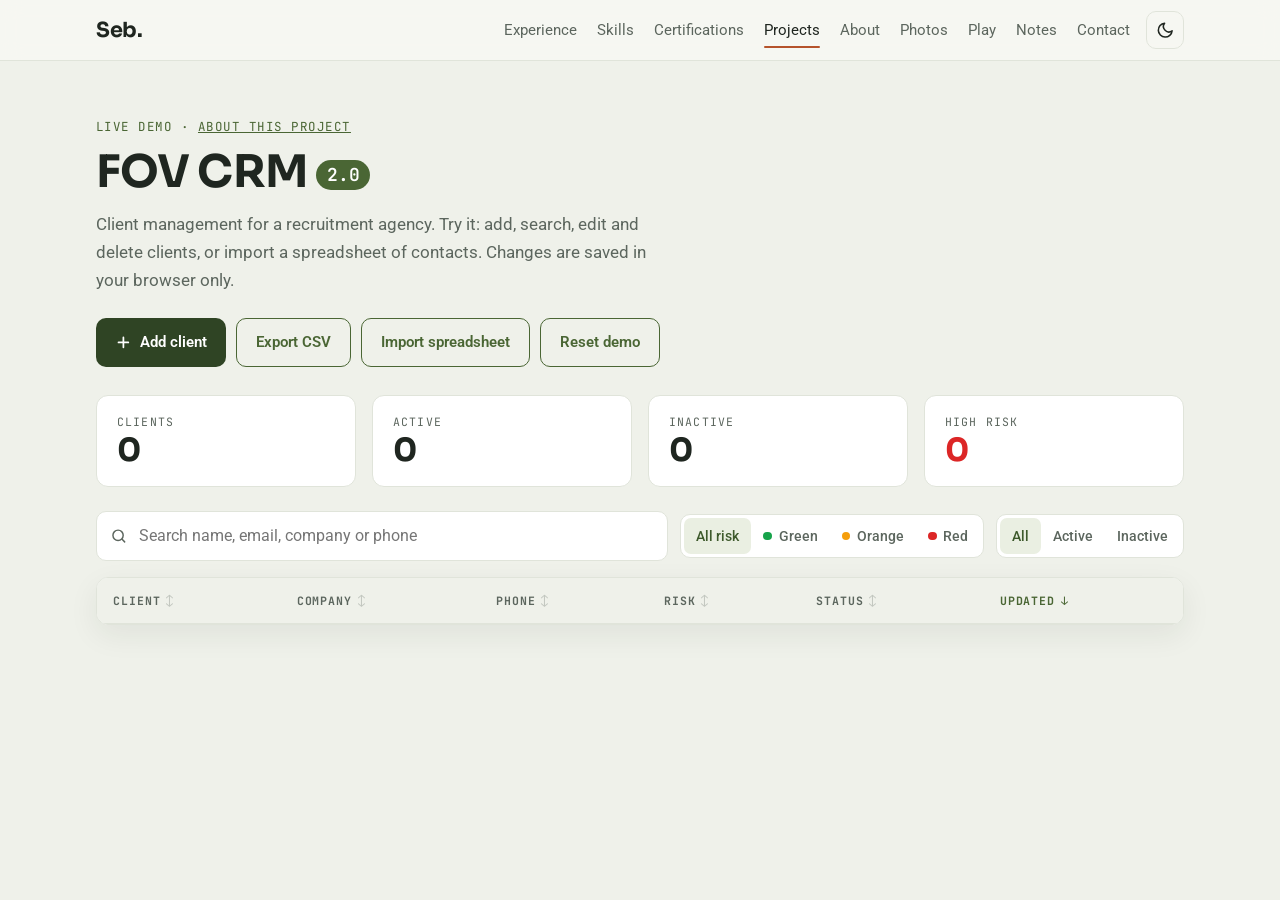
==== commit 0edf1aa3: "Add a Photography section with my own photos, a full-size viewer and photo credits Co-Authored-By: C" ====
--- a/crm/index.html
+++ b/crm/index.html
@@ -34,6 +34,7 @@
                 <li><a href="../index.html#certifications">Certifications</a></li>
                 <li><a href="../index.html#projects" aria-current="page">Projects</a></li>
                 <li><a href="../index.html#about">About</a></li>
+                <li><a href="../index.html#photos">Photos</a></li>
                 <li><a href="../index.html#play">Play</a></li>
                 <li><a href="../notes/">Notes</a></li>
                 <li><a href="../index.html#contact">Contact</a></li>
--- a/CSS/styles.css
+++ b/CSS/styles.css
@@ -390,7 +390,7 @@
   width: 100%;
   aspect-ratio: 21 / 8;
   object-fit: cover;
-  object-position: 70% 55%;
+  object-position: 50% 85%;
   border-radius: var(--radius);
 }
 
@@ -421,8 +421,11 @@
   animation: t-spin 8s linear infinite;
   box-shadow: 0 30px 60px -20px rgba(8, 30, 16, 0.45), 0 0 40px -10px rgba(77, 255, 143, 0.18);
   font-family: var(--mono);
-  font-size: 0.82rem;
-  line-height: 1.75;
+  font-size: 0.74rem;
+  line-height: 1.65;
+  width: 100%;
+  max-width: 25rem;
+  justify-self: end;
 }
 
 .terminal-body {
@@ -447,13 +450,180 @@
   mask-image: linear-gradient(to left, #000 15%, transparent 70%);
 }
 
+/* ---------- Photography ---------- */
+
+.gallery {
+  display: grid;
+  grid-template-columns: 2fr 1fr;
+  grid-template-areas:
+    "horreo peaks"
+    "harbour peaks"
+    "harbour valley";
+  gap: 0.9rem;
+}
+
+.shot { margin: 0; position: relative; min-width: 0; }
+.shot--horreo  { grid-area: horreo; }
+.shot--peaks   { grid-area: peaks; }
+.shot--harbour { grid-area: harbour; }
+.shot--valley  { grid-area: valley; }
+
+.shot-open {
+  display: block;
+  width: 100%;
+  height: 100%;
+  padding: 0;
+  border: 0;
+  border-radius: var(--radius);
+  overflow: hidden;
+  background: var(--bg-alt);
+  cursor: zoom-in;
+}
+
+.shot-open img {
+  display: block;
+  width: 100%;
+  height: 100%;
+  min-height: 12rem;
+  object-fit: cover;
+  transition: transform 0.6s cubic-bezier(0.2, 0.7, 0.2, 1), filter 0.4s ease;
+}
+
+.shot-open:hover img,
+.shot-open:focus-visible img { transform: scale(1.04); }
+
+.shot-open:focus-visible { outline: 3px solid var(--teal); outline-offset: 3px; }
+
+/* Caption sits on the photo in a soft pill */
+.shot figcaption {
+  position: absolute;
+  left: 0.75rem;
+  bottom: 0.75rem;
+  padding: 0.25rem 0.65rem;
+  border-radius: 999px;
+  background: rgba(20, 24, 20, 0.6);
+  backdrop-filter: blur(6px);
+  color: #fff;
+  font-size: 0.78rem;
+  pointer-events: none;
+}
+
+.photo-credit {
+  margin-top: 1rem;
+  font-size: 0.85rem;
+  color: var(--ink-soft);
+}
+
+@media (max-width: 640px) {
+  .gallery {
+    grid-template-columns: 1fr 1fr;
+    grid-template-areas:
+      "horreo horreo"
+      "peaks valley"
+      "peaks harbour";
+  }
+  .shot-open img { min-height: 9rem; }
+}
+
+/* Full-size viewer */
+.lightbox {
+  width: 100vw;
+  height: 100dvh;
+  max-width: none;
+  max-height: none;
+  margin: 0;
+  padding: 0;
+  border: 0;
+  background: rgba(10, 12, 10, 0.97);
+  color: #fff;
+}
+
+.lightbox[open] {
+  display: grid;
+  grid-template-columns: auto 1fr auto;
+  align-items: center;
+  animation: lb-in 0.3s ease;
+}
+
+.lightbox::backdrop { background: rgba(10, 12, 10, 0.6); backdrop-filter: blur(6px); }
+
+.lightbox figure {
+  margin: 0;
+  display: grid;
+  justify-items: center;
+  gap: 0.75rem;
+  padding: 3.5rem 0.5rem 1.5rem;
+  max-height: 100dvh;
+}
+
+.lightbox img {
+  max-width: 100%;
+  max-height: calc(100dvh - 8rem);
+  object-fit: contain;
+  border-radius: 8px;
+  box-shadow: 0 20px 60px rgba(0, 0, 0, 0.5);
+}
+
+.lightbox figcaption {
+  display: grid;
+  justify-items: center;
+  gap: 0.2rem;
+  text-align: center;
+  font-size: 0.92rem;
+}
+
+.lb-credit { font-size: 0.75rem; color: #a9b5ab; }
+
+.lightbox button {
+  border: 0;
+  background: rgba(255, 255, 255, 0.08);
+  color: #fff;
+  border-radius: 999px;
+  width: 2.75rem;
+  height: 2.75rem;
+  font-size: 1.6rem;
+  line-height: 1;
+  cursor: pointer;
+  margin: 0 0.75rem;
+}
+
+.lightbox button:hover { background: rgba(255, 255, 255, 0.18); }
+
+.lb-close {
+  position: absolute;
+  top: 0.9rem;
+  right: 0.25rem;
+  font-size: 1.1rem !important;
+}
+
+@keyframes lb-in {
+  from { opacity: 0; }
+  to   { opacity: 1; }
+}
+
+@media (max-width: 640px) {
+  .lightbox[open] { grid-template-columns: 1fr; }
+  .lb-prev, .lb-next { position: absolute; bottom: 1rem; z-index: 2; }
+  .lb-prev { left: 1rem; }
+  .lb-next { right: 1rem; }
+  .lightbox figure { padding-bottom: 4.5rem; }
+}
+
+@media (prefers-reduced-motion: reduce) {
+  .shot-open img, .lightbox[open] { transition: none; animation: none; }
+}
+
+/* Words the window can shove about (js/terminal.js) */
+.bump { display: inline-block; will-change: transform; }
+.hero .hi .bump { display: inline-block; }
+
 /* Movable window (js/terminal.js) */
 .terminal { z-index: 5; }
 .terminal-bar { cursor: grab; touch-action: none; user-select: none; -webkit-user-select: none; }
 .terminal.is-dragging { z-index: 50; }
 .terminal.is-dragging .terminal-bar { cursor: grabbing; }
 .terminal.is-dragging { box-shadow: 0 45px 80px -20px rgba(8, 30, 16, 0.55), 0 0 50px -8px rgba(77, 255, 143, 0.3); }
-.terminal.is-snapping { transition: translate 0.45s cubic-bezier(0.2, 0.8, 0.2, 1); }
+.terminal.is-snapping { transition: translate 0.5s cubic-bezier(0.2, 0.8, 0.2, 1), rotate 0.5s ease; }
 
 /* Title bar: Mac-style window buttons, centred title like a Linux/Mac terminal */
 .terminal-bar {
@@ -461,31 +631,27 @@
   display: flex;
   align-items: center;
   justify-content: center;
-  padding: 0.6rem 0.9rem;
+  padding: 0.45rem 0.8rem;
   border-bottom: 1px solid rgba(255, 255, 255, 0.06);
   background: linear-gradient(180deg, rgba(255, 255, 255, 0.05), rgba(255, 255, 255, 0.02));
   font-family: var(--body);
-  font-size: 0.74rem;
+  font-size: 0.68rem;
   color: #9fb0a6;
 }
 
 .t-lights {
   position: absolute;
-  left: 0.9rem;
+  left: 0.8rem;
   display: flex;
-  gap: 0.45rem;
+  gap: 0.35rem;
 }
 
 .t-lights i {
-  width: 0.72rem;
-  height: 0.72rem;
+  width: 0.5rem;
+  height: 0.5rem;
   border-radius: 50%;
-  background: #ff5f57;
-  box-shadow: inset 0 0 0 0.5px rgba(0, 0, 0, 0.25);
-}
-
-.t-lights i:nth-child(2) { background: #febc2e; }
-.t-lights i:nth-child(3) { background: #28c840; }
+  background: rgba(255, 255, 255, 0.16);
+}
 
 .t-title {
   display: inline-flex;
@@ -497,14 +663,14 @@
   max-width: calc(100% - 7rem);
 }
 
-.t-title svg { flex: none; width: 0.8rem; height: 0.8rem; color: var(--t-green); }
+.t-title svg { flex: none; width: 0.65rem; height: 0.65rem; color: var(--t-green); }
 
 .t-path { color: #7dd3fc; text-shadow: none; }
 
 .terminal pre {
   position: relative;
   margin: 0;
-  padding: 1rem 1.25rem 1.3rem;
+  padding: 0.85rem 1rem 1rem;
   color: #dff7e8;
   white-space: pre-wrap;
   overflow-x: auto;
@@ -547,7 +713,7 @@
 .t-egg {
   position: absolute;
   inset: 0;
-  top: 2.35rem;
+  top: 1.9rem;
   z-index: 1;
   display: flex;
   align-items: center;
@@ -1761,6 +1927,81 @@
   margin-bottom: 1rem;
 }
 
+/* Classified highlights (js/declassify.js) */
+.hl-head {
+  display: flex;
+  align-items: center;
+  justify-content: space-between;
+  gap: 0.75rem;
+  margin: 1rem 0 0.5rem;
+}
+
+.hl-head .highlights-label { margin: 0; }
+
+.hl-count {
+  color: var(--ink-soft);
+  letter-spacing: 0.04em;
+}
+
+.hl-head .highlights-label { white-space: nowrap; }
+
+@media (max-width: 30rem) {
+  .hl-count { display: none; }
+}
+
+.hl-reveal {
+  display: inline-flex;
+  align-items: center;
+  gap: 0.4rem;
+  padding: 0.3rem 0.7rem;
+  border: 1px solid var(--line);
+  border-radius: 999px;
+  background: var(--card);
+  color: var(--ink);
+  font: 600 0.72rem/1 var(--mono);
+  letter-spacing: 0.06em;
+  text-transform: uppercase;
+  cursor: pointer;
+  transition: border-color 0.2s ease, background 0.2s ease;
+}
+
+.hl-reveal:hover { border-color: var(--teal); }
+
+.hl-reveal svg { width: 0.9rem; height: 0.9rem; color: var(--clay); }
+.hl-reveal .shackle { transition: transform 0.35s ease; transform-origin: 16px 11px; }
+.hl-reveal[aria-expanded="true"] svg { color: var(--teal); }
+.hl-reveal[aria-expanded="true"] .shackle { transform: translateY(-2px) rotate(35deg); }
+
+/* The black bars: a background that shrinks away to the right, line by line */
+.job-highlights .hl-text {
+  background: linear-gradient(var(--ink), var(--ink)) no-repeat right center / 0% 100%;
+  -webkit-box-decoration-break: clone;
+  box-decoration-break: clone;
+  border-radius: 3px;
+  padding: 0 0.15em;
+  transition: background-size 0.55s cubic-bezier(0.7, 0, 0.3, 1), color 0.3s ease;
+  transition-delay: calc(var(--i, 0) * 180ms);
+}
+
+.job-highlights.is-redacted { cursor: pointer; }
+
+.job-highlights.is-redacted .hl-text {
+  background-size: 100% 100%;
+  color: transparent;
+  transition-delay: calc(var(--i, 0) * 60ms);
+  user-select: none;
+}
+
+.job-highlights.is-redacted li::marker { color: var(--ink-soft); }
+
+.job-highlights.is-redacted:hover .hl-text {
+  background-image: linear-gradient(90deg, var(--ink) 0 92%, var(--clay));
+}
+
+@media (prefers-reduced-motion: reduce) {
+  .job-highlights .hl-text { transition: none; }
+}
+
 .job .job-highlights li::marker {
   content: "★  ";
   color: var(--teal);
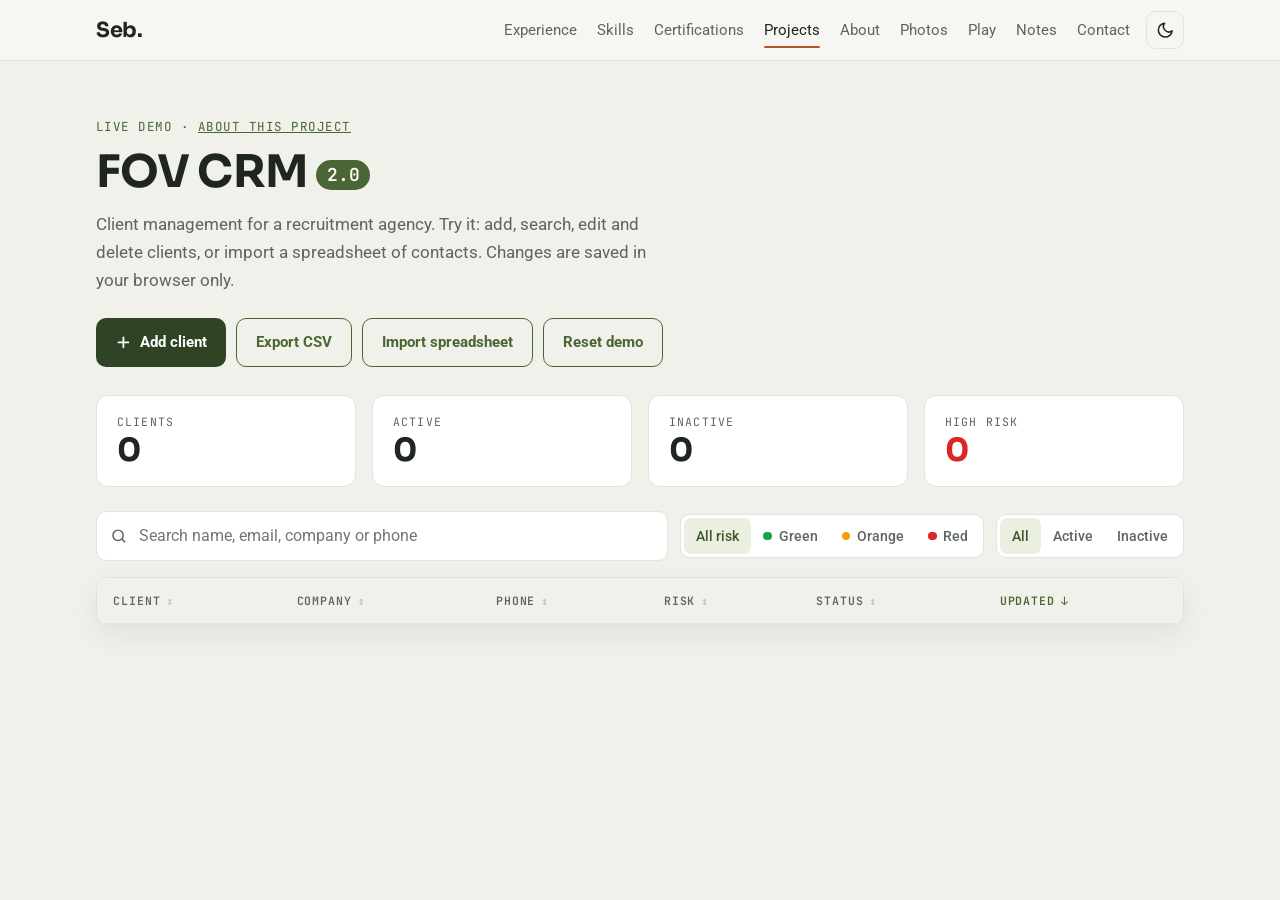
==== commit f4b56ab7: "Security hardening from scan: CSP on every page, self-hosted fonts, no inline scripts, CRM form can'" ====
--- a/crm/index.html
+++ b/crm/index.html
@@ -3,6 +3,8 @@
 
 <head>
     <meta charset="UTF-8">
+    <meta http-equiv="Content-Security-Policy" content="default-src 'self'; script-src 'self'; style-src 'self'; img-src 'self' data:; font-src 'self'; connect-src 'self'; media-src 'self'; object-src 'none'; base-uri 'self'; form-action 'self'; upgrade-insecure-requests">
+    <meta name="referrer" content="strict-origin-when-cross-origin">
     <meta name="viewport" content="width=device-width, initial-scale=1.0, viewport-fit=cover">
     <title>FOV CRM 2.0 | Live demo</title>
     <meta name="description" content="FOV CRM 2.0: my apprenticeship client management app, rebuilt for the browser. Add, search, filter and update clients, with risk and status tracking.">
@@ -11,12 +13,10 @@
     <link rel="icon" href="../favicon.ico?v=4" sizes="any">
     <link rel="icon" type="image/png" href="../images/favicon-32.png?v=4">
     <link rel="apple-touch-icon" href="../images/apple-touch-icon.png?v=4">
-    <link rel="preconnect" href="https://fonts.googleapis.com">
-    <link rel="preconnect" href="https://fonts.gstatic.com" crossorigin>
-    <link href="https://fonts.googleapis.com/css2?family=JetBrains+Mono:wght@400;600&family=La+Belle+Aurore&family=Roboto:wght@400;500;700&family=Sora:wght@600;700&display=swap" rel="stylesheet">
+    <link rel="stylesheet" href="../CSS/fonts.css">
     <link rel="stylesheet" href="../CSS/styles.css">
     <link rel="stylesheet" href="crm.css">
-    <script>try { var t = localStorage.getItem('theme'); if (t) document.documentElement.dataset.theme = t; } catch (e) {}</script>
+    <script src="../js/theme-init.js"></script>
 </head>
 
 <body class="crm-page">
@@ -125,7 +125,7 @@
 
     <!-- Add / edit client -->
     <dialog class="client-dialog" id="client-dialog" aria-labelledby="dialog-title">
-        <form id="client-form" novalidate>
+        <form id="client-form" method="dialog" novalidate>
             <header class="dialog-head">
                 <h2 id="dialog-title">Add client</h2>
                 <button class="icon-btn" type="button" data-close aria-label="Close">
--- a/CSS/fonts.css
+++ b/CSS/fonts.css
@@ -0,0 +1,11 @@
+/* Fonts are hosted on this site rather than loaded from Google, so no
+   third-party requests are made and visitors' IP addresses aren't shared.
+   Files from Fontsource (latin subset). Licences: /fonts/OFL-*.txt */
+
+@font-face { font-family: 'Sora'; font-style: normal; font-weight: 600; font-display: swap; src: url('../fonts/sora-latin-600-normal.woff2') format('woff2'); }
+@font-face { font-family: 'Sora'; font-style: normal; font-weight: 700; font-display: swap; src: url('../fonts/sora-latin-700-normal.woff2') format('woff2'); }
+@font-face { font-family: 'Roboto'; font-style: normal; font-weight: 400; font-display: swap; src: url('../fonts/roboto-latin-400-normal.woff2') format('woff2'); }
+@font-face { font-family: 'Roboto'; font-style: normal; font-weight: 500; font-display: swap; src: url('../fonts/roboto-latin-500-normal.woff2') format('woff2'); }
+@font-face { font-family: 'Roboto'; font-style: normal; font-weight: 700; font-display: swap; src: url('../fonts/roboto-latin-700-normal.woff2') format('woff2'); }
+@font-face { font-family: 'JetBrains Mono'; font-style: normal; font-weight: 400; font-display: swap; src: url('../fonts/jetbrains-mono-latin-400-normal.woff2') format('woff2'); }
+@font-face { font-family: 'JetBrains Mono'; font-style: normal; font-weight: 600; font-display: swap; src: url('../fonts/jetbrains-mono-latin-600-normal.woff2') format('woff2'); }
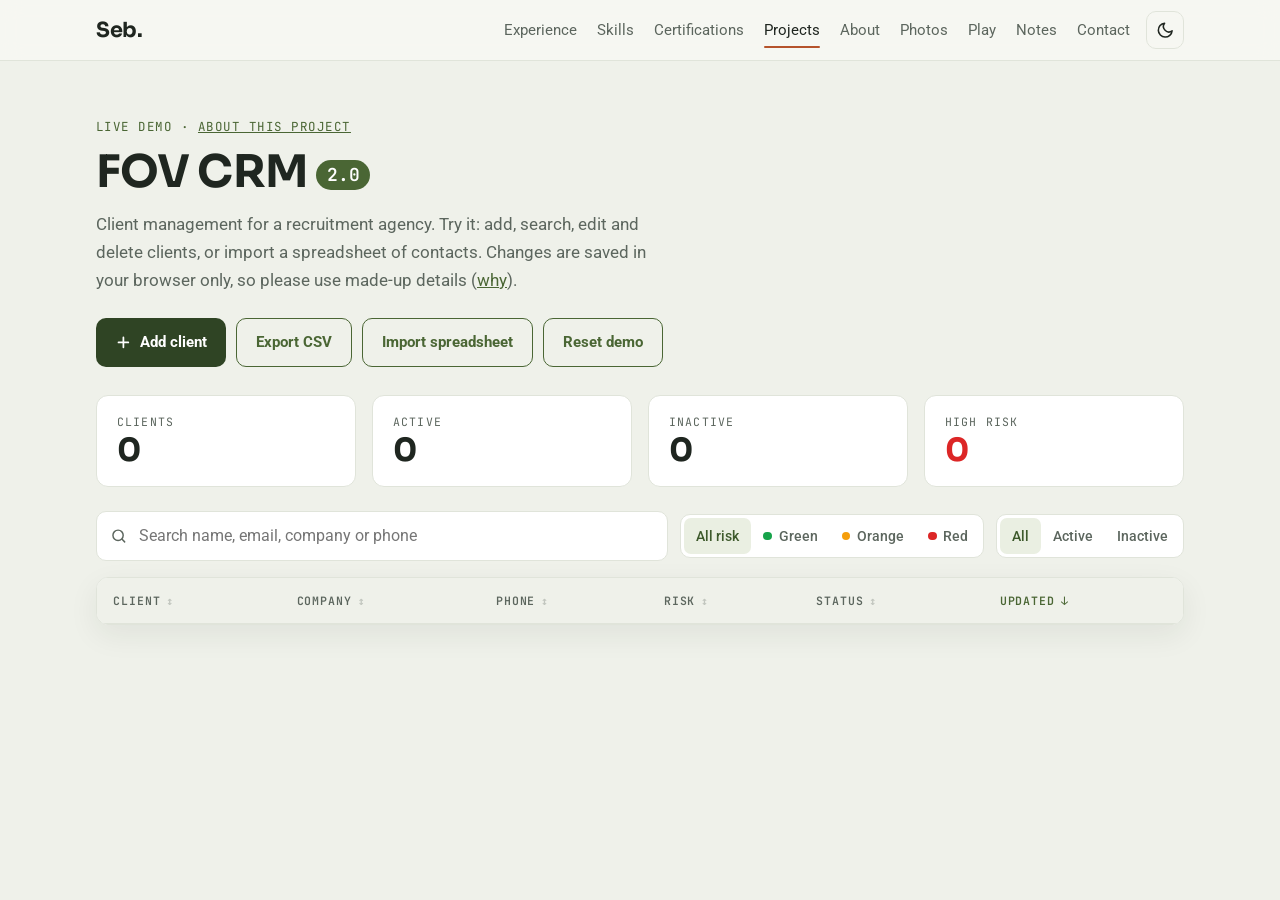
==== commit 7e458e4a: "Add a Terms of Use and privacy page (England and Wales law), linked from every footer and the CRM de" ====
--- a/crm/index.html
+++ b/crm/index.html
@@ -52,7 +52,7 @@
                 <div>
                     <p class="eyebrow">Live demo · <a href="../project.html">About this project</a></p>
                     <h1>FOV CRM <span class="ver">2.0</span></h1>
-                    <p class="crm-sub">Client management for a recruitment agency. Try it: add, search, edit and delete clients, or import a spreadsheet of contacts. Changes are saved in your browser only.</p>
+                    <p class="crm-sub">Client management for a recruitment agency. Try it: add, search, edit and delete clients, or import a spreadsheet of contacts. Changes are saved in your browser only, so please use made-up details (<a href="../terms.html#crm">why</a>).</p>
                 </div>
                 <div class="crm-actions">
                     <button class="btn" type="button" id="add-client">
--- a/CSS/styles.css
+++ b/CSS/styles.css
@@ -450,6 +450,33 @@
   mask-image: linear-gradient(to left, #000 15%, transparent 70%);
 }
 
+/* ---------- Terms page ---------- */
+
+.legal-byline {
+  margin-top: 1rem;
+  font-size: 0.85rem;
+  font-style: italic;
+  color: var(--ink-soft);
+}
+
+.legal { padding: clamp(2rem, 5vw, 3.5rem) 0; }
+
+.legal-wrap { max-width: 46rem; }
+
+.legal section { padding: 0; margin-bottom: 2rem; }
+
+.legal h2 {
+  font-size: 1.2rem;
+  margin-bottom: 0.6rem;
+}
+
+.legal p, .legal li { color: var(--ink-soft); }
+.legal p + p { margin-top: 0.75rem; }
+.legal ul { margin: 0.6rem 0 0; padding-left: 1.2rem; }
+.legal li { margin-bottom: 0.5rem; }
+.legal strong { color: var(--ink); }
+.legal a { color: var(--teal); }
+
 /* ---------- Photography ---------- */
 
 .gallery {
@@ -731,6 +758,16 @@
   visibility: visible;
   transition: opacity 0.5s ease;
 }
+
+.egg-sky {
+  position: absolute;
+  inset: 0;
+  width: 100%;
+  height: 100%;
+  pointer-events: none;
+}
+
+.egg-figure, .egg-text { position: relative; z-index: 1; }
 
 .egg-figure {
   position: relative;
@@ -1927,79 +1964,44 @@
   margin-bottom: 1rem;
 }
 
-/* Classified highlights (js/declassify.js) */
-.hl-head {
-  display: flex;
-  align-items: center;
-  justify-content: space-between;
-  gap: 0.75rem;
-  margin: 1rem 0 0.5rem;
-}
-
-.hl-head .highlights-label { margin: 0; }
-
-.hl-count {
-  color: var(--ink-soft);
-  letter-spacing: 0.04em;
-}
-
-.hl-head .highlights-label { white-space: nowrap; }
-
-@media (max-width: 30rem) {
-  .hl-count { display: none; }
-}
-
-.hl-reveal {
+/* Highlights behind a blinking-cursor prompt (js/highlights.js) */
+.hl-prompt {
   display: inline-flex;
   align-items: center;
-  gap: 0.4rem;
-  padding: 0.3rem 0.7rem;
-  border: 1px solid var(--line);
-  border-radius: 999px;
-  background: var(--card);
-  color: var(--ink);
-  font: 600 0.72rem/1 var(--mono);
-  letter-spacing: 0.06em;
-  text-transform: uppercase;
+  gap: 0.35rem;
+  padding: 0.25rem 0.1rem;
+  border: 0;
+  background: none;
+  color: var(--teal);
+  font: inherit;
+  letter-spacing: inherit;
+  text-transform: inherit;
   cursor: pointer;
-  transition: border-color 0.2s ease, background 0.2s ease;
-}
-
-.hl-reveal:hover { border-color: var(--teal); }
-
-.hl-reveal svg { width: 0.9rem; height: 0.9rem; color: var(--clay); }
-.hl-reveal .shackle { transition: transform 0.35s ease; transform-origin: 16px 11px; }
-.hl-reveal[aria-expanded="true"] svg { color: var(--teal); }
-.hl-reveal[aria-expanded="true"] .shackle { transform: translateY(-2px) rotate(35deg); }
-
-/* The black bars: a background that shrinks away to the right, line by line */
-.job-highlights .hl-text {
-  background: linear-gradient(var(--ink), var(--ink)) no-repeat right center / 0% 100%;
-  -webkit-box-decoration-break: clone;
-  box-decoration-break: clone;
-  border-radius: 3px;
-  padding: 0 0.15em;
-  transition: background-size 0.55s cubic-bezier(0.7, 0, 0.3, 1), color 0.3s ease;
-  transition-delay: calc(var(--i, 0) * 180ms);
-}
-
-.job-highlights.is-redacted { cursor: pointer; }
-
-.job-highlights.is-redacted .hl-text {
-  background-size: 100% 100%;
-  color: transparent;
-  transition-delay: calc(var(--i, 0) * 60ms);
-  user-select: none;
-}
-
-.job-highlights.is-redacted li::marker { color: var(--ink-soft); }
-
-.job-highlights.is-redacted:hover .hl-text {
-  background-image: linear-gradient(90deg, var(--ink) 0 92%, var(--clay));
-}
+}
+
+.hl-ps { color: var(--clay); transition: transform 0.25s ease; }
+.hl-prompt.is-open .hl-ps { transform: rotate(90deg); }
+.hl-num { color: var(--ink-soft); }
+.hl-prompt:hover .hl-word { text-decoration: underline; text-underline-offset: 3px; }
+.hl-prompt:focus-visible { outline: 2px solid var(--teal); outline-offset: 3px; border-radius: 4px; }
+
+.hl-caret {
+  display: inline-block;
+  width: 0.5em;
+  height: 1.05em;
+  margin-left: 0.15em;
+  vertical-align: text-bottom;
+  border-radius: 1px;
+  background: var(--teal);
+  animation: blink 1s steps(1) infinite;
+}
+
+.hl-caret[hidden] { display: none; }
+
+.job-highlights.hl-js li:not(.is-typed) { display: none; }
 
 @media (prefers-reduced-motion: reduce) {
-  .job-highlights .hl-text { transition: none; }
+  .hl-caret { animation: none; }
 }
 
 .job .job-highlights li::marker {
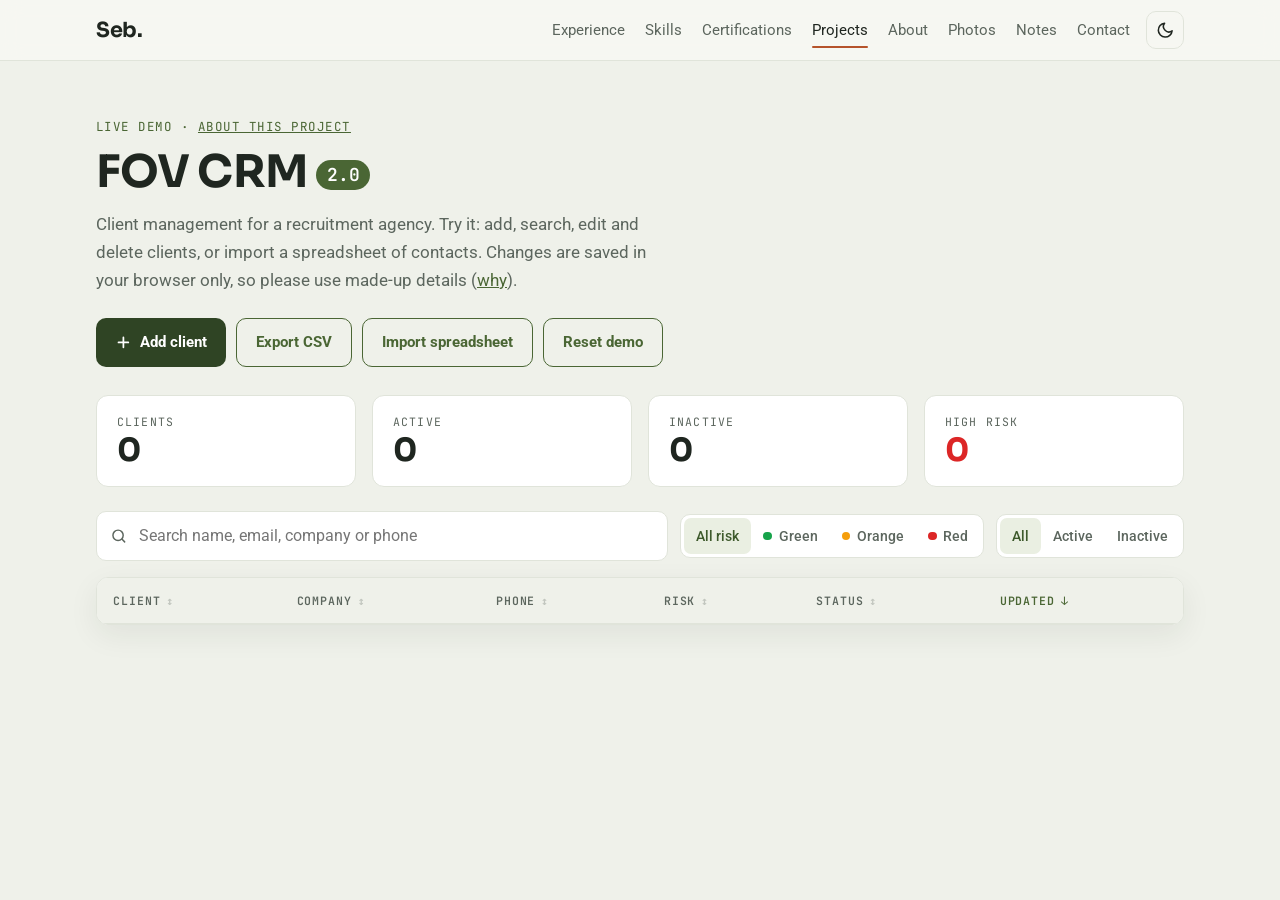
==== commit bd88ffba: "More professional: remove easter egg, game, physics and terminal effects; show highlights; plain ter" ====
--- a/crm/index.html
+++ b/crm/index.html
@@ -8,6 +8,9 @@
     <meta name="viewport" content="width=device-width, initial-scale=1.0, viewport-fit=cover">
     <title>FOV CRM 2.0 | Live demo</title>
     <meta name="description" content="FOV CRM 2.0: my apprenticeship client management app, rebuilt for the browser. Add, search, filter and update clients, with risk and status tracking.">
+    <link rel="canonical" href="https://sebqw.github.io/ITJourney/crm/">
+    <meta name="robots" content="index, follow, noai, noimageai">
+    <meta name="color-scheme" content="light dark">
     <meta name="theme-color" content="#f7f7f3" media="(prefers-color-scheme: light)">
     <meta name="theme-color" content="#131613" media="(prefers-color-scheme: dark)">
     <link rel="icon" href="../favicon.ico?v=4" sizes="any">
@@ -35,7 +38,6 @@
                 <li><a href="../index.html#projects" aria-current="page">Projects</a></li>
                 <li><a href="../index.html#about">About</a></li>
                 <li><a href="../index.html#photos">Photos</a></li>
-                <li><a href="../index.html#play">Play</a></li>
                 <li><a href="../notes/">Notes</a></li>
                 <li><a href="../index.html#contact">Contact</a></li>
             </ul>
--- a/CSS/styles.css
+++ b/CSS/styles.css
@@ -399,65 +399,87 @@
 }
 :root[data-theme="dark"] .hero-photo img { filter: brightness(0.82) saturate(0.9); }
 
-/* PowerShell card: a modern terminal window with an animated glowing edge.
-   js/terminal.js adds the faint digital rain and types the output in. */
-
-@property --t-angle {
-  syntax: "<angle>";
-  initial-value: 0deg;
-  inherits: false;
-}
+/* PowerShell card: a static summary styled like a terminal window */
 
 .terminal {
   --t-green: #4dff8f;
   --t-green-dim: #3fb873;
-  --t-mute: #6b7f73;
-  position: relative;
-  isolation: isolate;
-  border-radius: 14px;
-  padding: 1px;
-  /* Thin gradient edge that slowly travels round the window */
-  background: conic-gradient(from var(--t-angle), rgba(77, 255, 143, 0.05) 0deg, rgba(77, 255, 143, 0.75) 60deg, rgba(56, 189, 248, 0.5) 110deg, rgba(77, 255, 143, 0.05) 170deg 360deg);
-  animation: t-spin 8s linear infinite;
-  box-shadow: 0 30px 60px -20px rgba(8, 30, 16, 0.45), 0 0 40px -10px rgba(77, 255, 143, 0.18);
+  width: 100%;
+  max-width: 25rem;
+  justify-self: end;
+  overflow: hidden;
+  border-radius: 12px;
+  border: 1px solid #1f2a22;
+  background: #0c110e;
+  box-shadow: 0 24px 48px -24px rgba(8, 30, 16, 0.4);
   font-family: var(--mono);
   font-size: 0.74rem;
   line-height: 1.65;
-  width: 100%;
-  max-width: 25rem;
-  justify-self: end;
-}
-
-.terminal-body {
+}
+
+.terminal-bar {
   position: relative;
-  isolation: isolate;
-  overflow: hidden;
-  border-radius: 13px;
-  background:
-    radial-gradient(120% 80% at 100% 0%, rgba(77, 255, 143, 0.08), transparent 55%),
-    linear-gradient(180deg, #0c110e, #070a08);
-}
-
-.t-rain {
+  display: flex;
+  align-items: center;
+  justify-content: center;
+  padding: 0.45rem 0.8rem;
+  border-bottom: 1px solid rgba(255, 255, 255, 0.06);
+  background: rgba(255, 255, 255, 0.03);
+  font-family: var(--body);
+  font-size: 0.68rem;
+  color: #9fb0a6;
+}
+
+.t-lights {
   position: absolute;
-  inset: 0;
-  z-index: -1;
-  width: 100%;
-  height: 100%;
-  opacity: 0.14;
-  /* Rain fades out towards the text side */
-  -webkit-mask-image: linear-gradient(to left, #000 15%, transparent 70%);
-  mask-image: linear-gradient(to left, #000 15%, transparent 70%);
+  left: 0.8rem;
+  display: flex;
+  gap: 0.35rem;
+}
+
+.t-lights i {
+  width: 0.5rem;
+  height: 0.5rem;
+  border-radius: 50%;
+  background: rgba(255, 255, 255, 0.16);
+}
+
+.t-title {
+  display: inline-flex;
+  align-items: center;
+  gap: 0.4rem;
+}
+
+.t-title svg { width: 0.65rem; height: 0.65rem; color: var(--t-green); }
+
+.terminal pre {
+  margin: 0;
+  padding: 0.85rem 1rem 1rem;
+  color: #dff7e8;
+  white-space: pre-wrap;
+  overflow-x: auto;
+}
+
+.t-prompt { color: var(--t-green); }
+.t-path   { color: #7dd3fc; }
+.t-cmd    { color: #fff; font-weight: 600; }
+.t-param  { color: #7dd3fc; }
+.t-key    { color: var(--t-green-dim); }
+
+.t-cursor {
+  display: inline-block;
+  width: 0.55em;
+  height: 1.1em;
+  vertical-align: text-bottom;
+  background: var(--t-green);
+  animation: blink 1.1s steps(1) infinite;
+}
+
+@keyframes blink {
+  50% { opacity: 0; }
 }
 
 /* ---------- Terms page ---------- */
-
-.legal-byline {
-  margin-top: 1rem;
-  font-size: 0.85rem;
-  font-style: italic;
-  color: var(--ink-soft);
-}
 
 .legal { padding: clamp(2rem, 5vw, 3.5rem) 0; }
 
@@ -640,200 +662,6 @@
   .shot-open img, .lightbox[open] { transition: none; animation: none; }
 }
 
-/* Words the window can shove about (js/terminal.js) */
-.bump { display: inline-block; will-change: transform; }
-.hero .hi .bump { display: inline-block; }
-
-/* Movable window (js/terminal.js) */
-.terminal { z-index: 5; }
-.terminal-bar { cursor: grab; touch-action: none; user-select: none; -webkit-user-select: none; }
-.terminal.is-dragging { z-index: 50; }
-.terminal.is-dragging .terminal-bar { cursor: grabbing; }
-.terminal.is-dragging { box-shadow: 0 45px 80px -20px rgba(8, 30, 16, 0.55), 0 0 50px -8px rgba(77, 255, 143, 0.3); }
-.terminal.is-snapping { transition: translate 0.5s cubic-bezier(0.2, 0.8, 0.2, 1), rotate 0.5s ease; }
-
-/* Title bar: Mac-style window buttons, centred title like a Linux/Mac terminal */
-.terminal-bar {
-  position: relative;
-  display: flex;
-  align-items: center;
-  justify-content: center;
-  padding: 0.45rem 0.8rem;
-  border-bottom: 1px solid rgba(255, 255, 255, 0.06);
-  background: linear-gradient(180deg, rgba(255, 255, 255, 0.05), rgba(255, 255, 255, 0.02));
-  font-family: var(--body);
-  font-size: 0.68rem;
-  color: #9fb0a6;
-}
-
-.t-lights {
-  position: absolute;
-  left: 0.8rem;
-  display: flex;
-  gap: 0.35rem;
-}
-
-.t-lights i {
-  width: 0.5rem;
-  height: 0.5rem;
-  border-radius: 50%;
-  background: rgba(255, 255, 255, 0.16);
-}
-
-.t-title {
-  display: inline-flex;
-  align-items: center;
-  gap: 0.4rem;
-  white-space: nowrap;
-  overflow: hidden;
-  text-overflow: ellipsis;
-  max-width: calc(100% - 7rem);
-}
-
-.t-title svg { flex: none; width: 0.65rem; height: 0.65rem; color: var(--t-green); }
-
-.t-path { color: #7dd3fc; text-shadow: none; }
-
-.terminal pre {
-  position: relative;
-  margin: 0;
-  padding: 0.85rem 1rem 1rem;
-  color: #dff7e8;
-  white-space: pre-wrap;
-  overflow-x: auto;
-}
-
-.t-prompt { color: var(--t-green); text-shadow: 0 0 10px rgba(77, 255, 143, 0.6); }
-.t-cmd    { color: #fff; font-weight: 600; }
-.t-param  { color: #7dd3fc; }
-.t-key    { color: var(--t-green-dim); }
-
-/* Lines waiting to be typed keep their space so nothing jumps */
-.t-line.is-waiting { visibility: hidden; }
-.t-line.is-new { animation: t-glow 1.2s ease-out; }
-
-.t-cursor {
-  display: inline-block;
-  width: 0.55em;
-  height: 1.1em;
-  vertical-align: text-bottom;
-  border-radius: 2px;
-  background: var(--t-green);
-  box-shadow: 0 0 12px rgba(77, 255, 143, 0.8);
-  animation: blink 1.1s steps(1) infinite;
-}
-
-@keyframes blink {
-  50% { opacity: 0; }
-}
-
-@keyframes t-spin {
-  to { --t-angle: 360deg; }
-}
-
-@keyframes t-glow {
-  from { text-shadow: 0 0 12px rgba(77, 255, 143, 0.9); }
-  to   { text-shadow: none; }
-}
-
-/* Easter egg on Bonfire Night (js/terminal.js) */
-.t-egg {
-  position: absolute;
-  inset: 0;
-  top: 1.9rem;
-  z-index: 1;
-  display: flex;
-  align-items: center;
-  gap: 1.5rem;
-  padding: 1.5rem;
-  background: radial-gradient(ellipse at 25% 65%, rgba(255, 196, 90, 0.12), transparent 50%), #070a08;
-  color: #dff7e8;
-  opacity: 0;
-  visibility: hidden;
-  transition: opacity 0.5s ease, visibility 0s linear 0.5s;
-}
-
-.terminal.show-egg .t-egg {
-  opacity: 1;
-  visibility: visible;
-  transition: opacity 0.5s ease;
-}
-
-.egg-sky {
-  position: absolute;
-  inset: 0;
-  width: 100%;
-  height: 100%;
-  pointer-events: none;
-}
-
-.egg-figure, .egg-text { position: relative; z-index: 1; }
-
-.egg-figure {
-  position: relative;
-  flex: none;
-  width: clamp(5rem, 11vw, 7.5rem);
-}
-
-.egg-figure svg {
-  display: block;
-  width: 100%;
-  fill: #0f1a13;
-  stroke: var(--t-green);
-  stroke-width: 1.3;
-  stroke-linejoin: round;
-  filter: drop-shadow(0 0 6px rgba(77, 255, 143, 0.45));
-}
-
-.egg-figure .band { fill: #16301f; }
-.egg-figure .beard { fill: #12301d; }
-.egg-figure .strand { stroke: var(--t-green-dim); stroke-width: 1; }
-.egg-figure .hat { fill: #0b140e; }
-.egg-figure .buckle { fill: none; stroke: #ffd36b; }
-.egg-figure .eye { fill: var(--t-green); stroke: none; }
-.egg-figure .tache { fill: var(--t-green); stroke: none; filter: drop-shadow(0 0 4px rgba(77, 255, 143, 0.6)); }
-
-.egg-glow {
-  position: absolute;
-  left: 79%;
-  top: 84%;
-  width: 4.5rem;
-  height: 4.5rem;
-  translate: -50% -50%;
-  border-radius: 50%;
-  background: radial-gradient(circle, rgba(255, 214, 120, 0.5), transparent 65%);
-  animation: lantern 1.4s ease-in-out infinite alternate;
-  pointer-events: none;
-}
-
-.egg-rhyme { margin: 0; font-size: 0.95rem; line-height: 1.6; }
-.egg-rhyme b { color: var(--t-green); font-weight: 600; }
-.egg-sign { margin: 0.9rem 0 0; font-size: 0.72rem; color: var(--t-mute); }
-
-.terminal.show-egg .egg-text { animation: egg-in 0.8s 0.3s ease-out both; }
-
-@keyframes lantern {
-  from { opacity: 0.55; scale: 0.92; }
-  to   { opacity: 1; scale: 1.08; }
-}
-
-@keyframes egg-in {
-  from { opacity: 0; transform: translateY(8px); filter: blur(4px); }
-  to   { opacity: 1; transform: none; filter: none; }
-}
-
-@media (max-width: 30rem) {
-  .t-egg { gap: 1rem; padding: 1rem; }
-  .egg-rhyme { font-size: 0.8rem; }
-}
-
-@media (prefers-reduced-motion: reduce) {
-  .terminal,
-  .t-line.is-new,
-  .egg-glow,
-  .terminal.show-egg .egg-text { animation: none; }
-}
-
 /* ---------- Highlights strip ---------- */
 
 .highlights {
@@ -1255,6 +1083,10 @@
   margin: 0 auto 2rem;
   color: var(--ink-soft);
 }
+
+.contact .email:empty,
+.contact .btn[hidden] { display: none; }
+.contact .email a { color: inherit; }
 
 .contact .email {
   display: block;
@@ -1760,195 +1592,6 @@
   }
 }
 
-/* ---------- Packet Run arcade ---------- */
-
-.arcade {
-  max-width: 44rem;
-  margin-inline: auto;
-  padding: 1rem;
-  border-radius: 22px;
-  background: linear-gradient(160deg, var(--night-2), var(--night));
-  box-shadow: 0 25px 60px var(--shadow), inset 0 0 0 1px rgba(255, 255, 255, 0.08);
-}
-
-.arcade-hud {
-  display: grid;
-  grid-template-columns: repeat(4, 1fr);
-  gap: 0.5rem;
-  margin-bottom: 0.75rem;
-  font-family: var(--mono);
-  text-align: center;
-}
-
-.arcade-hud span {
-  display: block;
-  font-size: 0.68rem;
-  letter-spacing: 0.12em;
-  text-transform: uppercase;
-  color: #8ea3c0;
-}
-
-.arcade-hud strong {
-  font-size: 1.15rem;
-  color: #fff;
-  font-variant-numeric: tabular-nums;
-}
-
-
-.arcade-screen {
-  position: relative;
-  border-radius: 12px;
-  overflow: hidden;
-  background: #121812;
-  box-shadow: inset 0 0 0 2px rgba(102, 191, 191, 0.25);
-}
-
-#game {
-  display: block;
-  width: 100%;
-  height: auto;
-  aspect-ratio: 21 / 13; /* matches the maze: 21 tiles wide, 13 tall */
-  touch-action: none;
-}
-
-/* On-screen direction pad, shown on touch screens only */
-.dpad {
-  display: none;
-  grid-template-columns: repeat(3, 3.4rem);
-  grid-template-rows: repeat(2, 3rem);
-  grid-template-areas: ". up ." "left down right";
-  gap: 0.4rem;
-  justify-content: center;
-  margin-top: 0.85rem;
-}
-
-.dpad button {
-  border: 1px solid rgba(255, 255, 255, 0.18);
-  border-radius: 12px;
-  background: rgba(255, 255, 255, 0.07);
-  color: #d5e6f0;
-  font-size: 1.1rem;
-  cursor: pointer;
-  touch-action: manipulation;
-  -webkit-tap-highlight-color: transparent;
-  user-select: none;
-}
-
-.dpad button:active {
-  background: rgba(102, 191, 191, 0.35);
-}
-
-.dpad-up { grid-area: up; }
-.dpad-left { grid-area: left; }
-.dpad-right { grid-area: right; }
-.dpad-down { grid-area: down; }
-
-@media (pointer: coarse) {
-  .dpad { display: grid; }
-}
-
-#game:focus-visible {
-  outline: 3px solid var(--teal-soft);
-  outline-offset: -3px;
-}
-
-.arcade-overlay {
-  position: absolute;
-  inset: 0;
-  display: flex;
-  flex-direction: column;
-  align-items: center;
-  justify-content: center;
-  gap: 0.5rem;
-  padding: 1.5rem;
-  text-align: center;
-  color: #d8e2d0;
-  background: rgba(16, 22, 15, 0.84);
-  backdrop-filter: blur(2px);
-}
-
-.arcade-overlay[hidden] {
-  display: none;
-}
-
-.arcade-overlay p {
-  margin: 0;
-  max-width: 18rem;
-  font-size: 0.95rem;
-}
-
-.arcade-overlay .btn {
-  margin-top: 0.75rem;
-  border: 0;
-  font: inherit;
-  font-weight: 600;
-  cursor: pointer;
-}
-
-.arcade-title {
-  font-family: var(--display);
-  font-size: 2rem !important;
-  font-weight: 700;
-  color: #facc15;
-  text-shadow: 0 0 18px rgba(250, 204, 21, 0.45);
-}
-
-.arcade-help {
-  margin: 0.85rem 0 0;
-  text-align: center;
-  font-size: 0.82rem;
-  color: #8ea3c0;
-}
-
-kbd {
-  display: inline-block;
-  min-width: 1.5em;
-  margin: 0 1px;
-  padding: 0.05em 0.35em;
-  border-radius: 5px;
-  border: 1px solid rgba(255, 255, 255, 0.2);
-  border-bottom-width: 2px;
-  font-family: var(--mono);
-  font-size: 0.78rem;
-  color: #d5e6f0;
-}
-
-/* Phones: the help text talks about touch instead */
-@media (pointer: coarse) {
-  .arcade-help { display: none; }
-}
-
-@media (max-width: 640px) {
-  .arcade {
-    padding: 0.75rem;
-    border-radius: 18px;
-  }
-
-  /* The board is short on phones, so keep the overlay compact */
-  .arcade-overlay {
-    gap: 0.25rem;
-    padding: 0.75rem;
-  }
-
-  .arcade-title {
-    font-size: 1.35rem !important;
-  }
-
-  .arcade-overlay p {
-    font-size: 0.82rem;
-  }
-
-  .arcade-overlay .btn {
-    margin-top: 0.35rem;
-    padding: 0.5rem 1rem;
-    font-size: 0.9rem;
-  }
-}
-
-@media print {
-  #play { display: none; }
-}
-
 /* ---------- Job highlights ---------- */
 
 .highlights-label {
@@ -1962,57 +1605,6 @@
 
 .job .job-highlights {
   margin-bottom: 1rem;
-}
-
-/* Highlights behind a blinking-cursor prompt (js/highlights.js) */
-.hl-prompt {
-  display: inline-flex;
-  align-items: center;
-  gap: 0.35rem;
-  padding: 0.25rem 0.1rem;
-  border: 0;
-  background: none;
-  color: var(--teal);
-  font: inherit;
-  letter-spacing: inherit;
-  text-transform: inherit;
-  cursor: pointer;
-}
-
-.hl-ps { color: var(--clay); transition: transform 0.25s ease; }
-.hl-prompt.is-open .hl-ps { transform: rotate(90deg); }
-.hl-num { color: var(--ink-soft); }
-.hl-prompt:hover .hl-word { text-decoration: underline; text-underline-offset: 3px; }
-.hl-prompt:focus-visible { outline: 2px solid var(--teal); outline-offset: 3px; border-radius: 4px; }
-
-.hl-caret {
-  display: inline-block;
-  width: 0.5em;
-  height: 1.05em;
-  margin-left: 0.15em;
-  vertical-align: text-bottom;
-  border-radius: 1px;
-  background: var(--teal);
-  animation: blink 1s steps(1) infinite;
-}
-
-.hl-caret[hidden] { display: none; }
-
-.job-highlights.hl-js li:not(.is-typed) { display: none; }
-
-@media (prefers-reduced-motion: reduce) {
-  .hl-caret { animation: none; }
-}
-
-.job .job-highlights li::marker {
-  content: "★  ";
-  color: var(--teal);
-}
-
-.job .job-prev {
-  margin: -0.5rem 0 0.9rem;
-  font-size: 0.92rem;
-  color: var(--ink-soft);
 }
 
 /* While the theme is switching, every colour fades instead of jumping.
